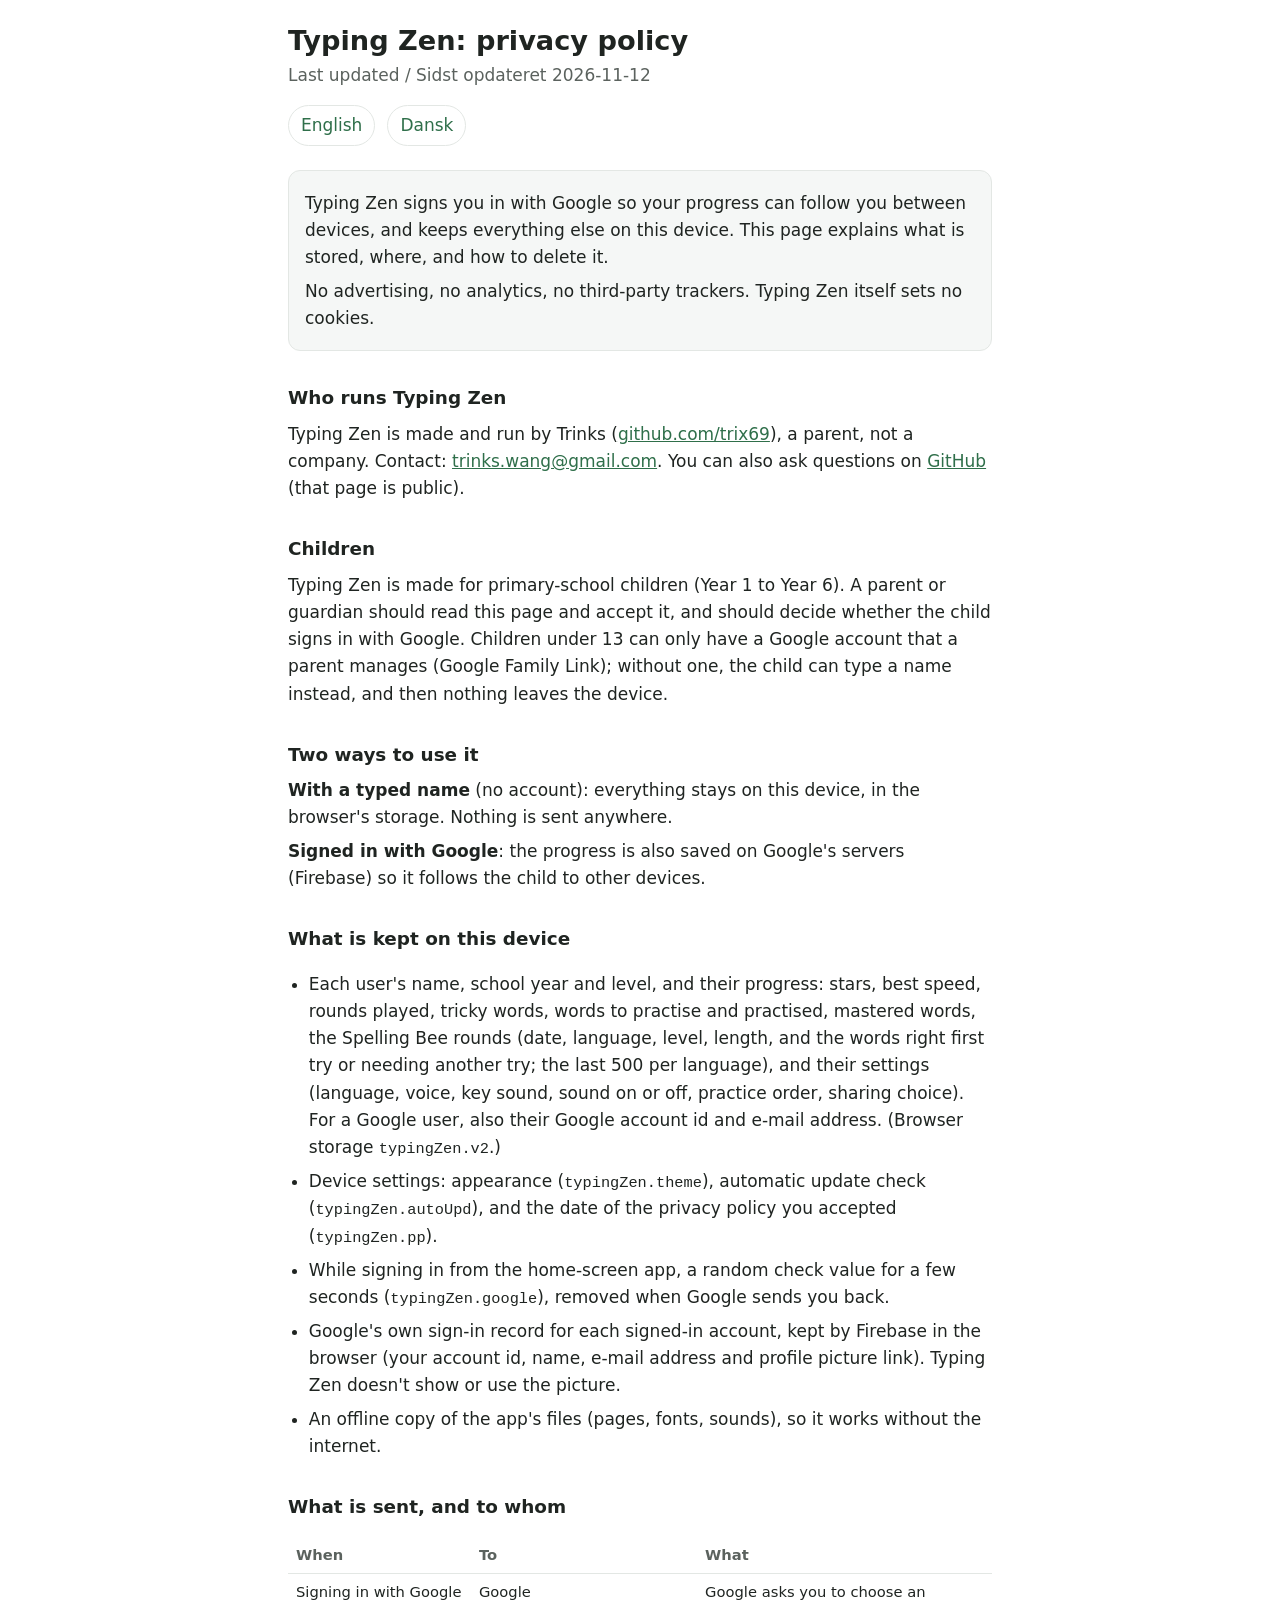
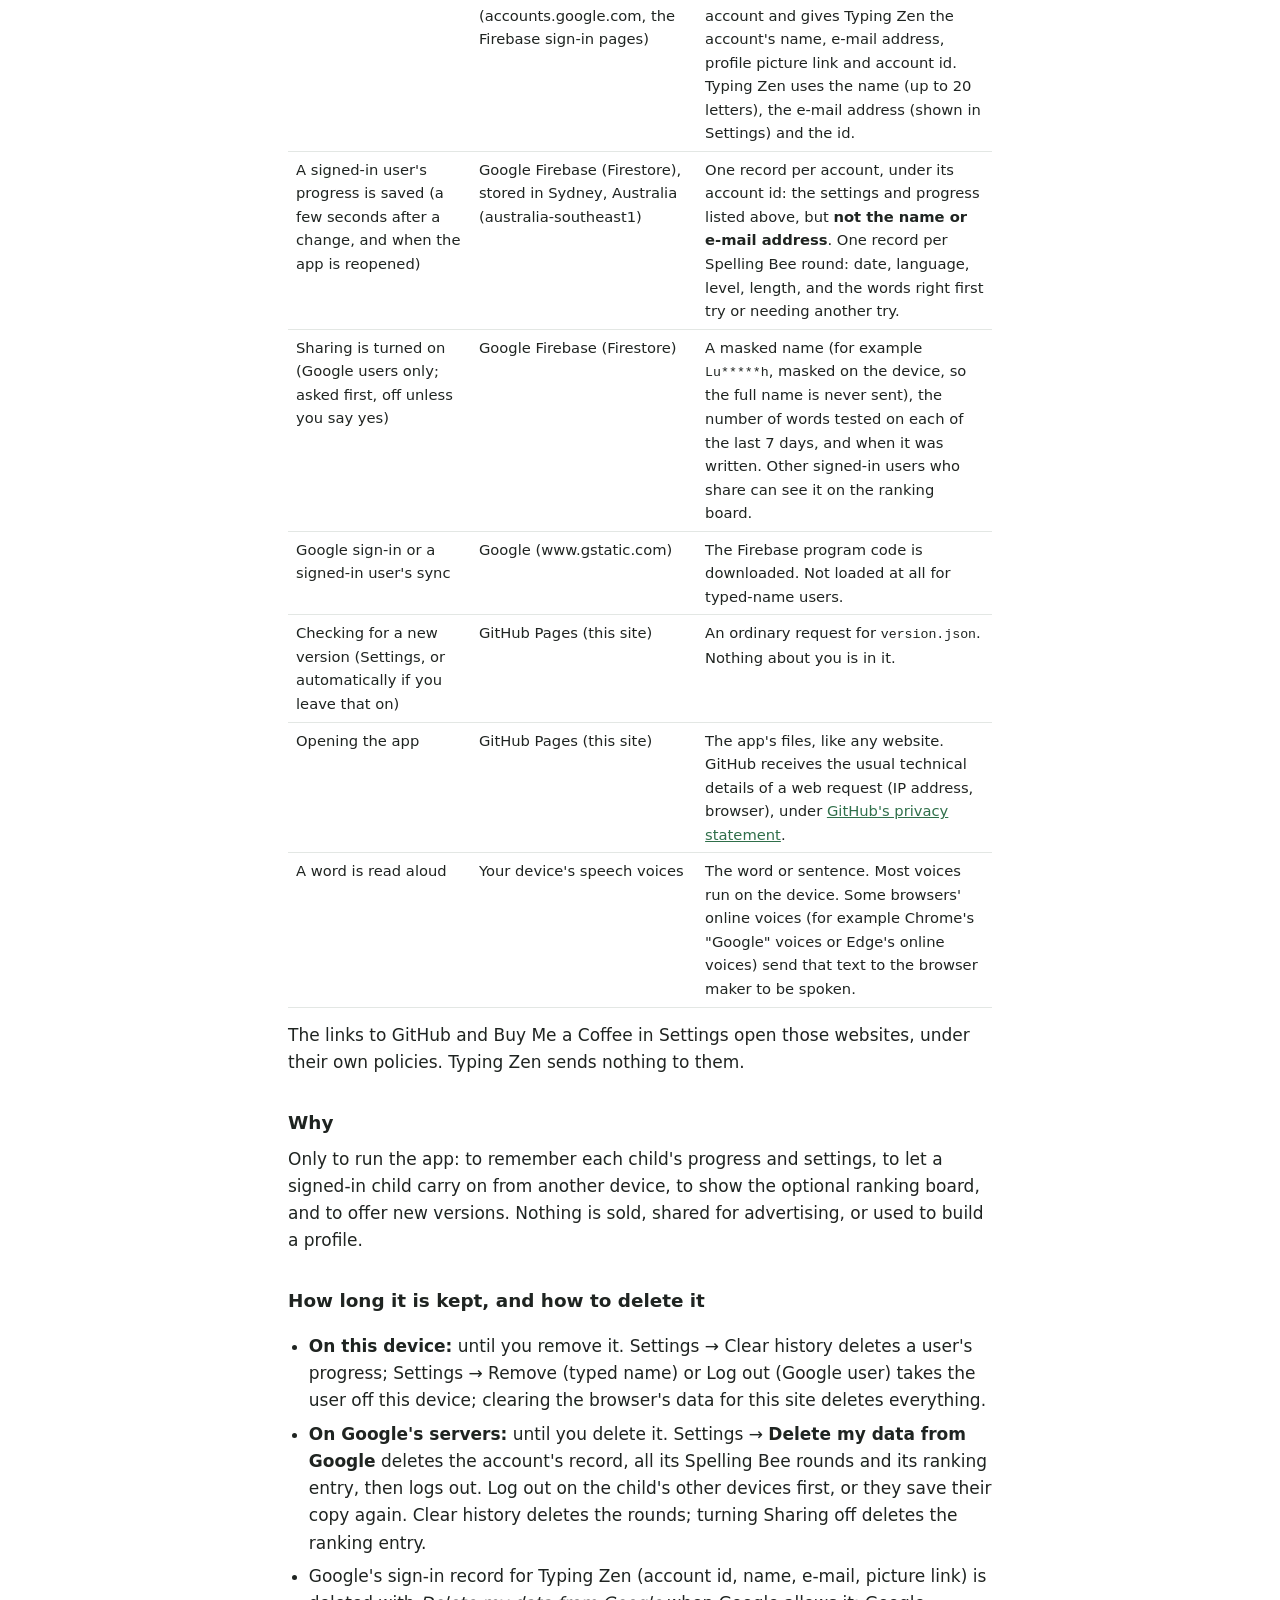
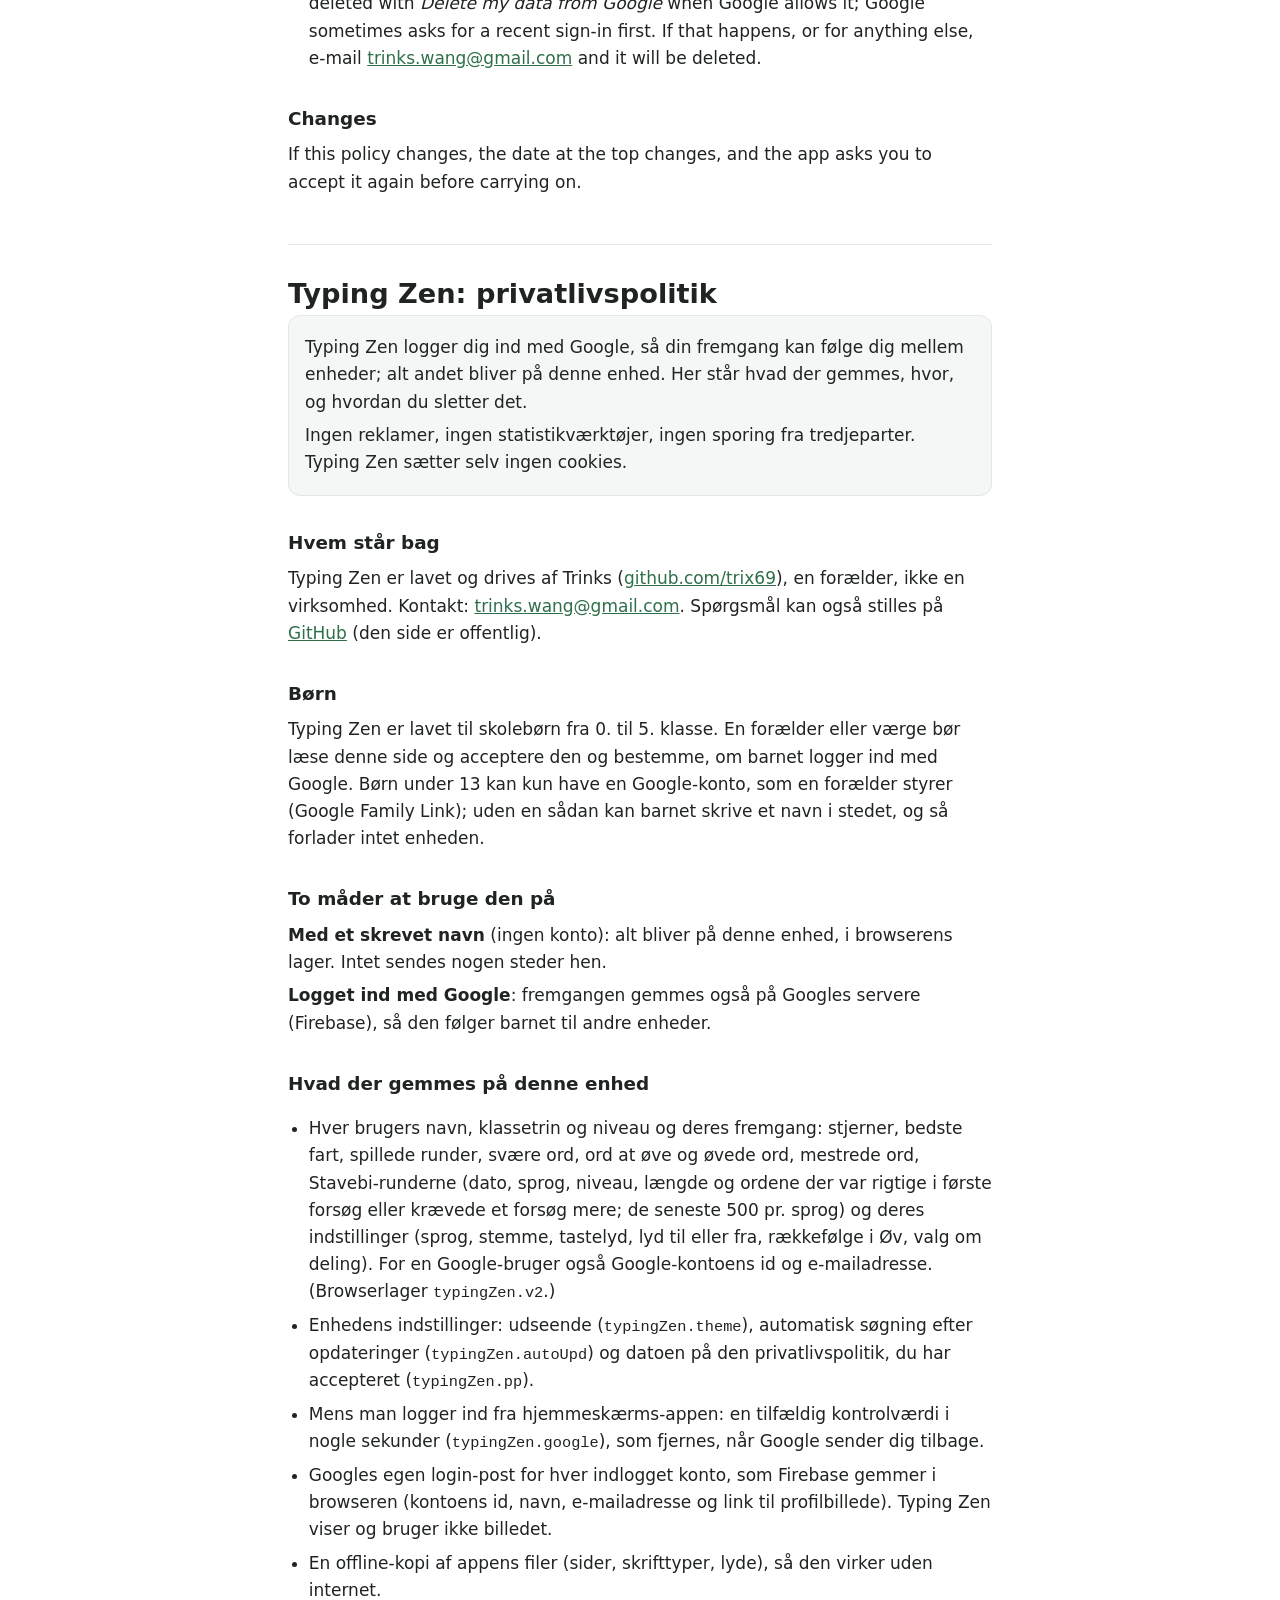
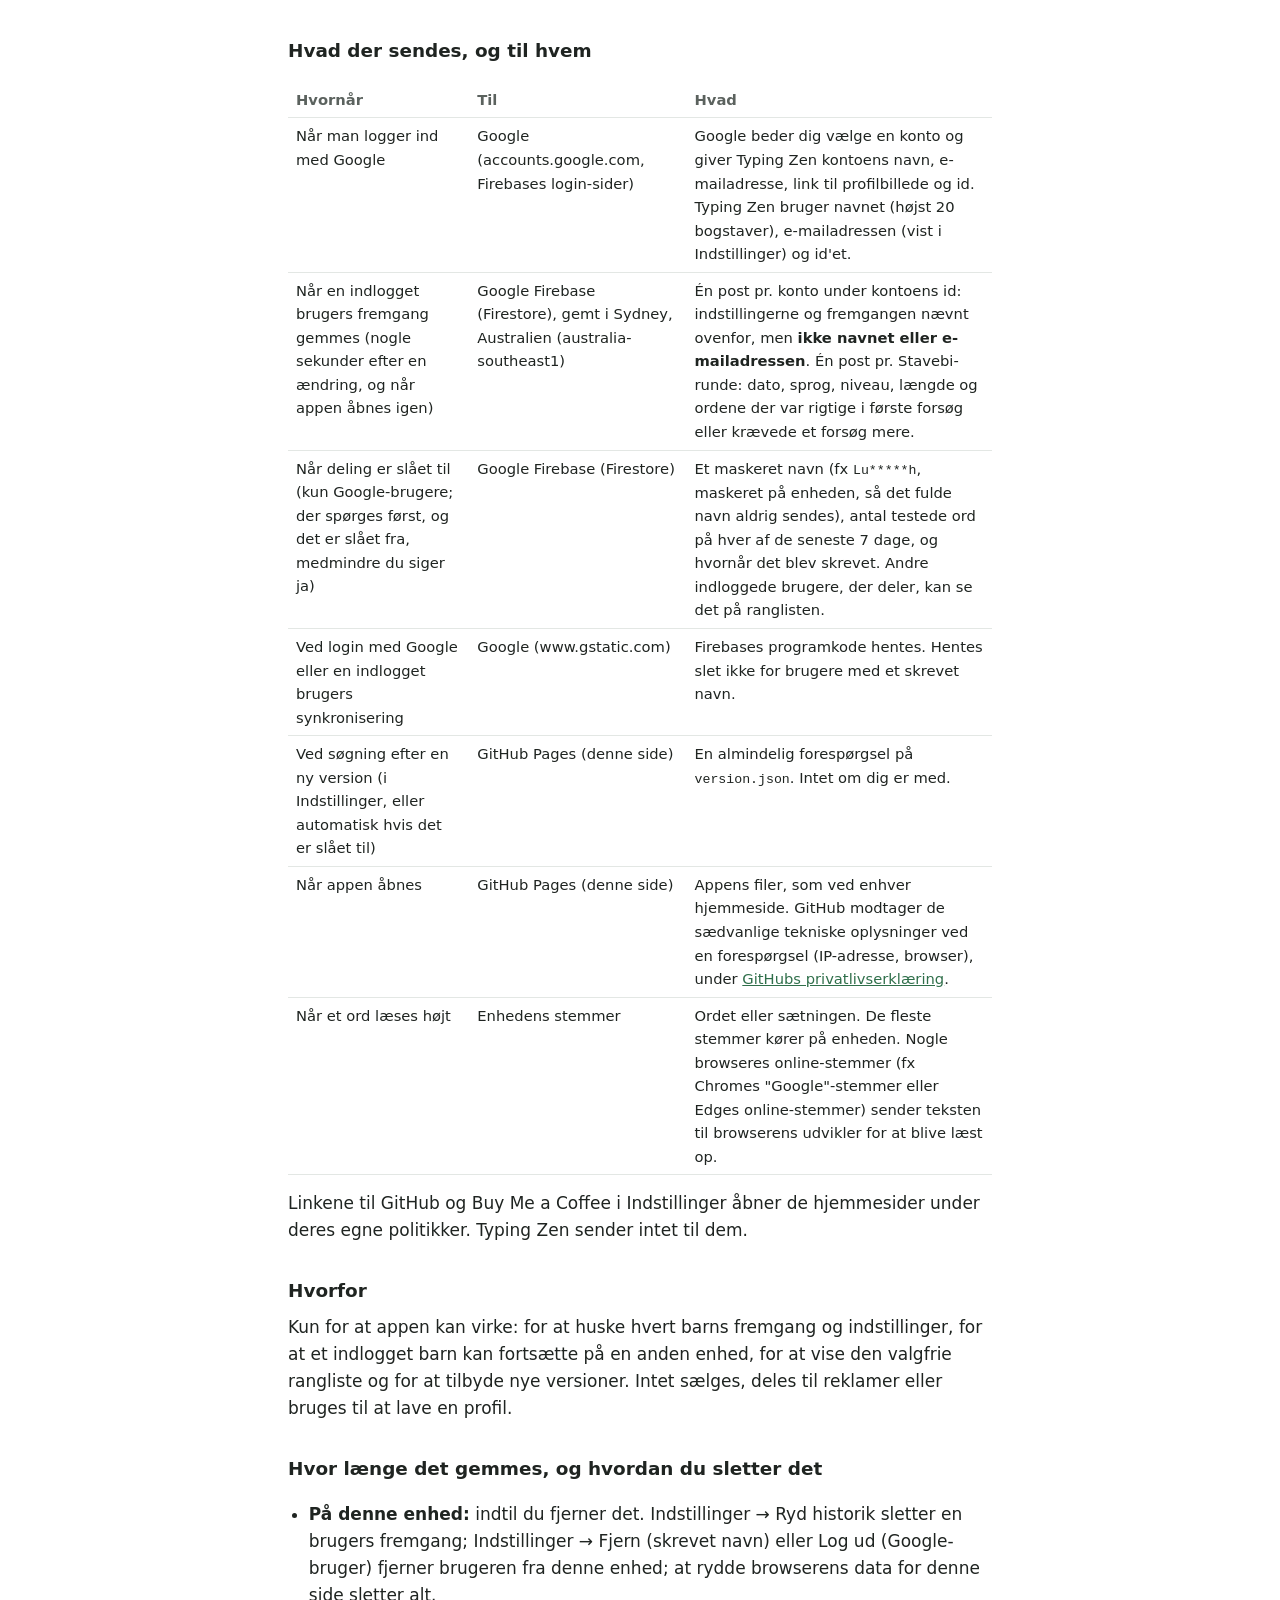
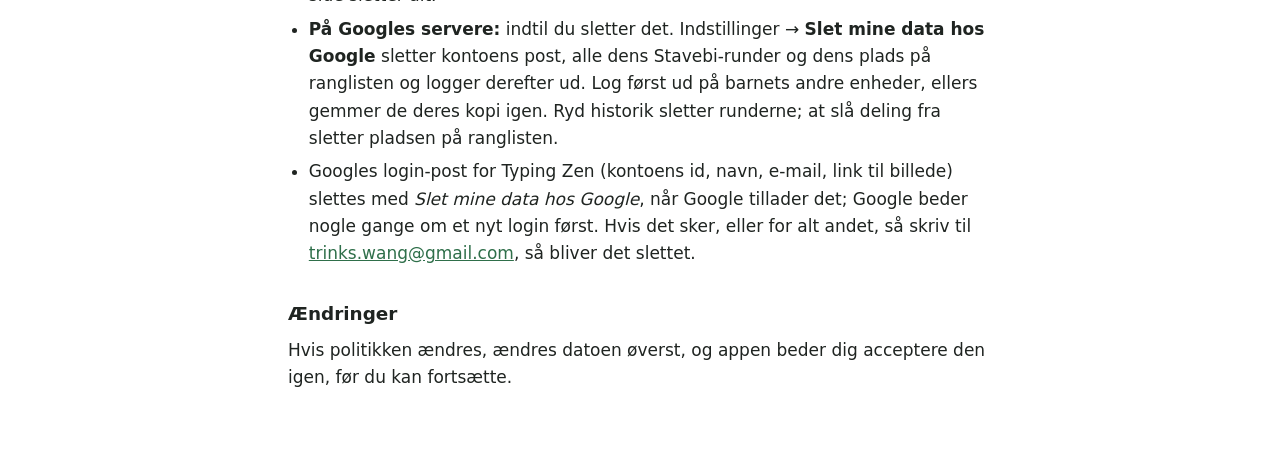
==== docs/privacy.html @ 73e7447a "Test build 1.21-test from typing-zen 2109dfd" ====
<!doctype html>
<html lang="en-GB">
<head>
<meta charset="utf-8">
<meta name="viewport" content="width=device-width, initial-scale=1">
<meta name="pp-version" content="2026-11-12">
<meta name="robots" content="index">
<title>Typing Zen: privacy policy</title>
<link rel="icon" type="image/png" href="../icons/icon-192.png">
<style>
  /* Written from the app's own code (the inventory in HERMES-REVIEW.md R88). tools/version.py stamps the date. */
  :root { --bg: #ffffff; --fg: #1f2421; --muted: #5b625e; --line: #e3e7e4; --accent: #2f6f4a; --card: #f5f7f6; }
  @media (prefers-color-scheme: dark) { :root { --bg: #111613; --fg: #e9ece9; --muted: #a3aba6; --line: #2a322d; --accent: #7cc59a; --card: #182019; } }
  * { box-sizing: border-box; }
  html { -webkit-text-size-adjust: 100%; }
  body { margin: 0; background: var(--bg); color: var(--fg); font: 17px/1.6 system-ui, -apple-system, "Segoe UI", Roboto, sans-serif; }
  main { max-width: 46rem; margin: 0 auto; padding: 24px 16px 64px; }
  h1 { font-size: 1.7rem; line-height: 1.25; margin: 0 0 .25rem; }
  h2 { font-size: 1.15rem; margin: 2rem 0 .5rem; }
  p, li { margin: .4rem 0; }
  ul { padding-left: 1.3rem; }
  a { color: var(--accent); }
  .updated { color: var(--muted); margin: 0 0 1rem; }
  .langs { display: flex; gap: 12px; margin: 0 0 1.5rem; }
  .langs a { padding: 6px 12px; border: 1px solid var(--line); border-radius: 999px; text-decoration: none; }
  .summary { background: var(--card); border: 1px solid var(--line); border-radius: 12px; padding: 12px 16px; }
  table { width: 100%; border-collapse: collapse; font-size: .92rem; margin: .5rem 0; }
  th, td { text-align: left; vertical-align: top; padding: 6px 8px; border-bottom: 1px solid var(--line); }
  th { color: var(--muted); font-weight: 600; }
  .scroll { overflow-x: auto; }
  hr { border: 0; border-top: 1px solid var(--line); margin: 3rem 0 2rem; }
  code { font-size: .9em; }
</style>
</head>
<body>
<main>
<h1>Typing Zen: privacy policy</h1>
<p class="updated">Last updated / Sidst opdateret <time datetime="2026-11-12">2026-11-12</time></p>
<nav class="langs" aria-label="Language"><a href="#en">English</a><a href="#da" lang="da">Dansk</a></nav>

<section id="en">
<div class="summary">
<p>Typing Zen signs you in with Google so your progress can follow you between devices, and keeps everything else on this device. This page explains what is stored, where, and how to delete it.</p>
<p>No advertising, no analytics, no third-party trackers. Typing Zen itself sets no cookies.</p>
</div>

<h2>Who runs Typing Zen</h2>
<p>Typing Zen is made and run by Trinks (<a href="https://github.com/trix69">github.com/trix69</a>), a parent, not a company. Contact: <a href="mailto:trinks.wang@gmail.com">trinks.wang@gmail.com</a>. You can also ask questions on <a href="https://github.com/trix69/typing-zen/issues">GitHub</a> (that page is public).</p>

<h2>Children</h2>
<p>Typing Zen is made for primary-school children (Year 1 to Year 6). A parent or guardian should read this page and accept it, and should decide whether the child signs in with Google. Children under 13 can only have a Google account that a parent manages (Google Family Link); without one, the child can type a name instead, and then nothing leaves the device.</p>

<h2>Two ways to use it</h2>
<p><strong>With a typed name</strong> (no account): everything stays on this device, in the browser's storage. Nothing is sent anywhere.</p>
<p><strong>Signed in with Google</strong>: the progress is also saved on Google's servers (Firebase) so it follows the child to other devices.</p>

<h2>What is kept on this device</h2>
<ul>
<li>Each user's name, school year and level, and their progress: stars, best speed, rounds played, tricky words, words to practise and practised, mastered words, the Spelling Bee rounds (date, language, level, length, and the words right first try or needing another try; the last 500 per language), and their settings (language, voice, key sound, sound on or off, practice order, sharing choice). For a Google user, also their Google account id and e-mail address. (Browser storage <code>typingZen.v2</code>.)</li>
<li>Device settings: appearance (<code>typingZen.theme</code>), automatic update check (<code>typingZen.autoUpd</code>), and the date of the privacy policy you accepted (<code>typingZen.pp</code>).</li>
<li>While signing in from the home-screen app, a random check value for a few seconds (<code>typingZen.google</code>), removed when Google sends you back.</li>
<li>Google's own sign-in record for each signed-in account, kept by Firebase in the browser (your account id, name, e-mail address and profile picture link). Typing Zen doesn't show or use the picture.</li>
<li>An offline copy of the app's files (pages, fonts, sounds), so it works without the internet.</li>
</ul>

<h2>What is sent, and to whom</h2>
<div class="scroll"><table>
<tr><th>When</th><th>To</th><th>What</th></tr>
<tr><td>Signing in with Google</td><td>Google (accounts.google.com, the Firebase sign-in pages)</td><td>Google asks you to choose an account and gives Typing Zen the account's name, e-mail address, profile picture link and account id. Typing Zen uses the name (up to 20 letters), the e-mail address (shown in Settings) and the id.</td></tr>
<tr><td>A signed-in user's progress is saved (a few seconds after a change, and when the app is reopened)</td><td>Google Firebase (Firestore), stored in Sydney, Australia (australia-southeast1)</td><td>One record per account, under its account id: the settings and progress listed above, but <strong>not the name or e-mail address</strong>. One record per Spelling Bee round: date, language, level, length, and the words right first try or needing another try.</td></tr>
<tr><td>Sharing is turned on (Google users only; asked first, off unless you say yes)</td><td>Google Firebase (Firestore)</td><td>A masked name (for example <code>Lu*****h</code>, masked on the device, so the full name is never sent), the number of words tested on each of the last 7 days, and when it was written. Other signed-in users who share can see it on the ranking board.</td></tr>
<tr><td>Google sign-in or a signed-in user's sync</td><td>Google (www.gstatic.com)</td><td>The Firebase program code is downloaded. Not loaded at all for typed-name users.</td></tr>
<tr><td>Checking for a new version (Settings, or automatically if you leave that on)</td><td>GitHub Pages (this site)</td><td>An ordinary request for <code>version.json</code>. Nothing about you is in it.</td></tr>
<tr><td>Opening the app</td><td>GitHub Pages (this site)</td><td>The app's files, like any website. GitHub receives the usual technical details of a web request (IP address, browser), under <a href="https://docs.github.com/site-policy/privacy-policies/github-general-privacy-statement">GitHub's privacy statement</a>.</td></tr>
<tr><td>A word is read aloud</td><td>Your device's speech voices</td><td>The word or sentence. Most voices run on the device. Some browsers' online voices (for example Chrome's "Google" voices or Edge's online voices) send that text to the browser maker to be spoken.</td></tr>
</table></div>
<p>The links to GitHub and Buy Me a Coffee in Settings open those websites, under their own policies. Typing Zen sends nothing to them.</p>

<h2>Why</h2>
<p>Only to run the app: to remember each child's progress and settings, to let a signed-in child carry on from another device, to show the optional ranking board, and to offer new versions. Nothing is sold, shared for advertising, or used to build a profile.</p>

<h2>How long it is kept, and how to delete it</h2>
<ul>
<li><strong>On this device:</strong> until you remove it. Settings → Clear history deletes a user's progress; Settings → Remove (typed name) or Log out (Google user) takes the user off this device; clearing the browser's data for this site deletes everything.</li>
<li><strong>On Google's servers:</strong> until you delete it. Settings → <strong>Delete my data from Google</strong> deletes the account's record, all its Spelling Bee rounds and its ranking entry, then logs out. Log out on the child's other devices first, or they save their copy again. Clear history deletes the rounds; turning Sharing off deletes the ranking entry.</li>
<li>Google's sign-in record for Typing Zen (account id, name, e-mail, picture link) is deleted with <em>Delete my data from Google</em> when Google allows it; Google sometimes asks for a recent sign-in first. If that happens, or for anything else, e-mail <a href="mailto:trinks.wang@gmail.com">trinks.wang@gmail.com</a> and it will be deleted.</li>
</ul>

<h2>Changes</h2>
<p>If this policy changes, the date at the top changes, and the app asks you to accept it again before carrying on.</p>
</section>

<hr>

<section id="da" lang="da">
<h1>Typing Zen: privatlivspolitik</h1>
<div class="summary">
<p>Typing Zen logger dig ind med Google, så din fremgang kan følge dig mellem enheder; alt andet bliver på denne enhed. Her står hvad der gemmes, hvor, og hvordan du sletter det.</p>
<p>Ingen reklamer, ingen statistikværktøjer, ingen sporing fra tredjeparter. Typing Zen sætter selv ingen cookies.</p>
</div>

<h2>Hvem står bag</h2>
<p>Typing Zen er lavet og drives af Trinks (<a href="https://github.com/trix69">github.com/trix69</a>), en forælder, ikke en virksomhed. Kontakt: <a href="mailto:trinks.wang@gmail.com">trinks.wang@gmail.com</a>. Spørgsmål kan også stilles på <a href="https://github.com/trix69/typing-zen/issues">GitHub</a> (den side er offentlig).</p>

<h2>Børn</h2>
<p>Typing Zen er lavet til skolebørn fra 0. til 5. klasse. En forælder eller værge bør læse denne side og acceptere den og bestemme, om barnet logger ind med Google. Børn under 13 kan kun have en Google-konto, som en forælder styrer (Google Family Link); uden en sådan kan barnet skrive et navn i stedet, og så forlader intet enheden.</p>

<h2>To måder at bruge den på</h2>
<p><strong>Med et skrevet navn</strong> (ingen konto): alt bliver på denne enhed, i browserens lager. Intet sendes nogen steder hen.</p>
<p><strong>Logget ind med Google</strong>: fremgangen gemmes også på Googles servere (Firebase), så den følger barnet til andre enheder.</p>

<h2>Hvad der gemmes på denne enhed</h2>
<ul>
<li>Hver brugers navn, klassetrin og niveau og deres fremgang: stjerner, bedste fart, spillede runder, svære ord, ord at øve og øvede ord, mestrede ord, Stavebi-runderne (dato, sprog, niveau, længde og ordene der var rigtige i første forsøg eller krævede et forsøg mere; de seneste 500 pr. sprog) og deres indstillinger (sprog, stemme, tastelyd, lyd til eller fra, rækkefølge i Øv, valg om deling). For en Google-bruger også Google-kontoens id og e-mailadresse. (Browserlager <code>typingZen.v2</code>.)</li>
<li>Enhedens indstillinger: udseende (<code>typingZen.theme</code>), automatisk søgning efter opdateringer (<code>typingZen.autoUpd</code>) og datoen på den privatlivspolitik, du har accepteret (<code>typingZen.pp</code>).</li>
<li>Mens man logger ind fra hjemmeskærms-appen: en tilfældig kontrolværdi i nogle sekunder (<code>typingZen.google</code>), som fjernes, når Google sender dig tilbage.</li>
<li>Googles egen login-post for hver indlogget konto, som Firebase gemmer i browseren (kontoens id, navn, e-mailadresse og link til profilbillede). Typing Zen viser og bruger ikke billedet.</li>
<li>En offline-kopi af appens filer (sider, skrifttyper, lyde), så den virker uden internet.</li>
</ul>

<h2>Hvad der sendes, og til hvem</h2>
<div class="scroll"><table>
<tr><th>Hvornår</th><th>Til</th><th>Hvad</th></tr>
<tr><td>Når man logger ind med Google</td><td>Google (accounts.google.com, Firebases login-sider)</td><td>Google beder dig vælge en konto og giver Typing Zen kontoens navn, e-mailadresse, link til profilbillede og id. Typing Zen bruger navnet (højst 20 bogstaver), e-mailadressen (vist i Indstillinger) og id'et.</td></tr>
<tr><td>Når en indlogget brugers fremgang gemmes (nogle sekunder efter en ændring, og når appen åbnes igen)</td><td>Google Firebase (Firestore), gemt i Sydney, Australien (australia-southeast1)</td><td>Én post pr. konto under kontoens id: indstillingerne og fremgangen nævnt ovenfor, men <strong>ikke navnet eller e-mailadressen</strong>. Én post pr. Stavebi-runde: dato, sprog, niveau, længde og ordene der var rigtige i første forsøg eller krævede et forsøg mere.</td></tr>
<tr><td>Når deling er slået til (kun Google-brugere; der spørges først, og det er slået fra, medmindre du siger ja)</td><td>Google Firebase (Firestore)</td><td>Et maskeret navn (fx <code>Lu*****h</code>, maskeret på enheden, så det fulde navn aldrig sendes), antal testede ord på hver af de seneste 7 dage, og hvornår det blev skrevet. Andre indloggede brugere, der deler, kan se det på ranglisten.</td></tr>
<tr><td>Ved login med Google eller en indlogget brugers synkronisering</td><td>Google (www.gstatic.com)</td><td>Firebases programkode hentes. Hentes slet ikke for brugere med et skrevet navn.</td></tr>
<tr><td>Ved søgning efter en ny version (i Indstillinger, eller automatisk hvis det er slået til)</td><td>GitHub Pages (denne side)</td><td>En almindelig forespørgsel på <code>version.json</code>. Intet om dig er med.</td></tr>
<tr><td>Når appen åbnes</td><td>GitHub Pages (denne side)</td><td>Appens filer, som ved enhver hjemmeside. GitHub modtager de sædvanlige tekniske oplysninger ved en forespørgsel (IP-adresse, browser), under <a href="https://docs.github.com/site-policy/privacy-policies/github-general-privacy-statement">GitHubs privatlivserklæring</a>.</td></tr>
<tr><td>Når et ord læses højt</td><td>Enhedens stemmer</td><td>Ordet eller sætningen. De fleste stemmer kører på enheden. Nogle browseres online-stemmer (fx Chromes "Google"-stemmer eller Edges online-stemmer) sender teksten til browserens udvikler for at blive læst op.</td></tr>
</table></div>
<p>Linkene til GitHub og Buy Me a Coffee i Indstillinger åbner de hjemmesider under deres egne politikker. Typing Zen sender intet til dem.</p>

<h2>Hvorfor</h2>
<p>Kun for at appen kan virke: for at huske hvert barns fremgang og indstillinger, for at et indlogget barn kan fortsætte på en anden enhed, for at vise den valgfrie rangliste og for at tilbyde nye versioner. Intet sælges, deles til reklamer eller bruges til at lave en profil.</p>

<h2>Hvor længe det gemmes, og hvordan du sletter det</h2>
<ul>
<li><strong>På denne enhed:</strong> indtil du fjerner det. Indstillinger → Ryd historik sletter en brugers fremgang; Indstillinger → Fjern (skrevet navn) eller Log ud (Google-bruger) fjerner brugeren fra denne enhed; at rydde browserens data for denne side sletter alt.</li>
<li><strong>På Googles servere:</strong> indtil du sletter det. Indstillinger → <strong>Slet mine data hos Google</strong> sletter kontoens post, alle dens Stavebi-runder og dens plads på ranglisten og logger derefter ud. Log først ud på barnets andre enheder, ellers gemmer de deres kopi igen. Ryd historik sletter runderne; at slå deling fra sletter pladsen på ranglisten.</li>
<li>Googles login-post for Typing Zen (kontoens id, navn, e-mail, link til billede) slettes med <em>Slet mine data hos Google</em>, når Google tillader det; Google beder nogle gange om et nyt login først. Hvis det sker, eller for alt andet, så skriv til <a href="mailto:trinks.wang@gmail.com">trinks.wang@gmail.com</a>, så bliver det slettet.</li>
</ul>

<h2>Ændringer</h2>
<p>Hvis politikken ændres, ændres datoen øverst, og appen beder dig acceptere den igen, før du kan fortsætte.</p>
</section>
</main>
</body>
</html>
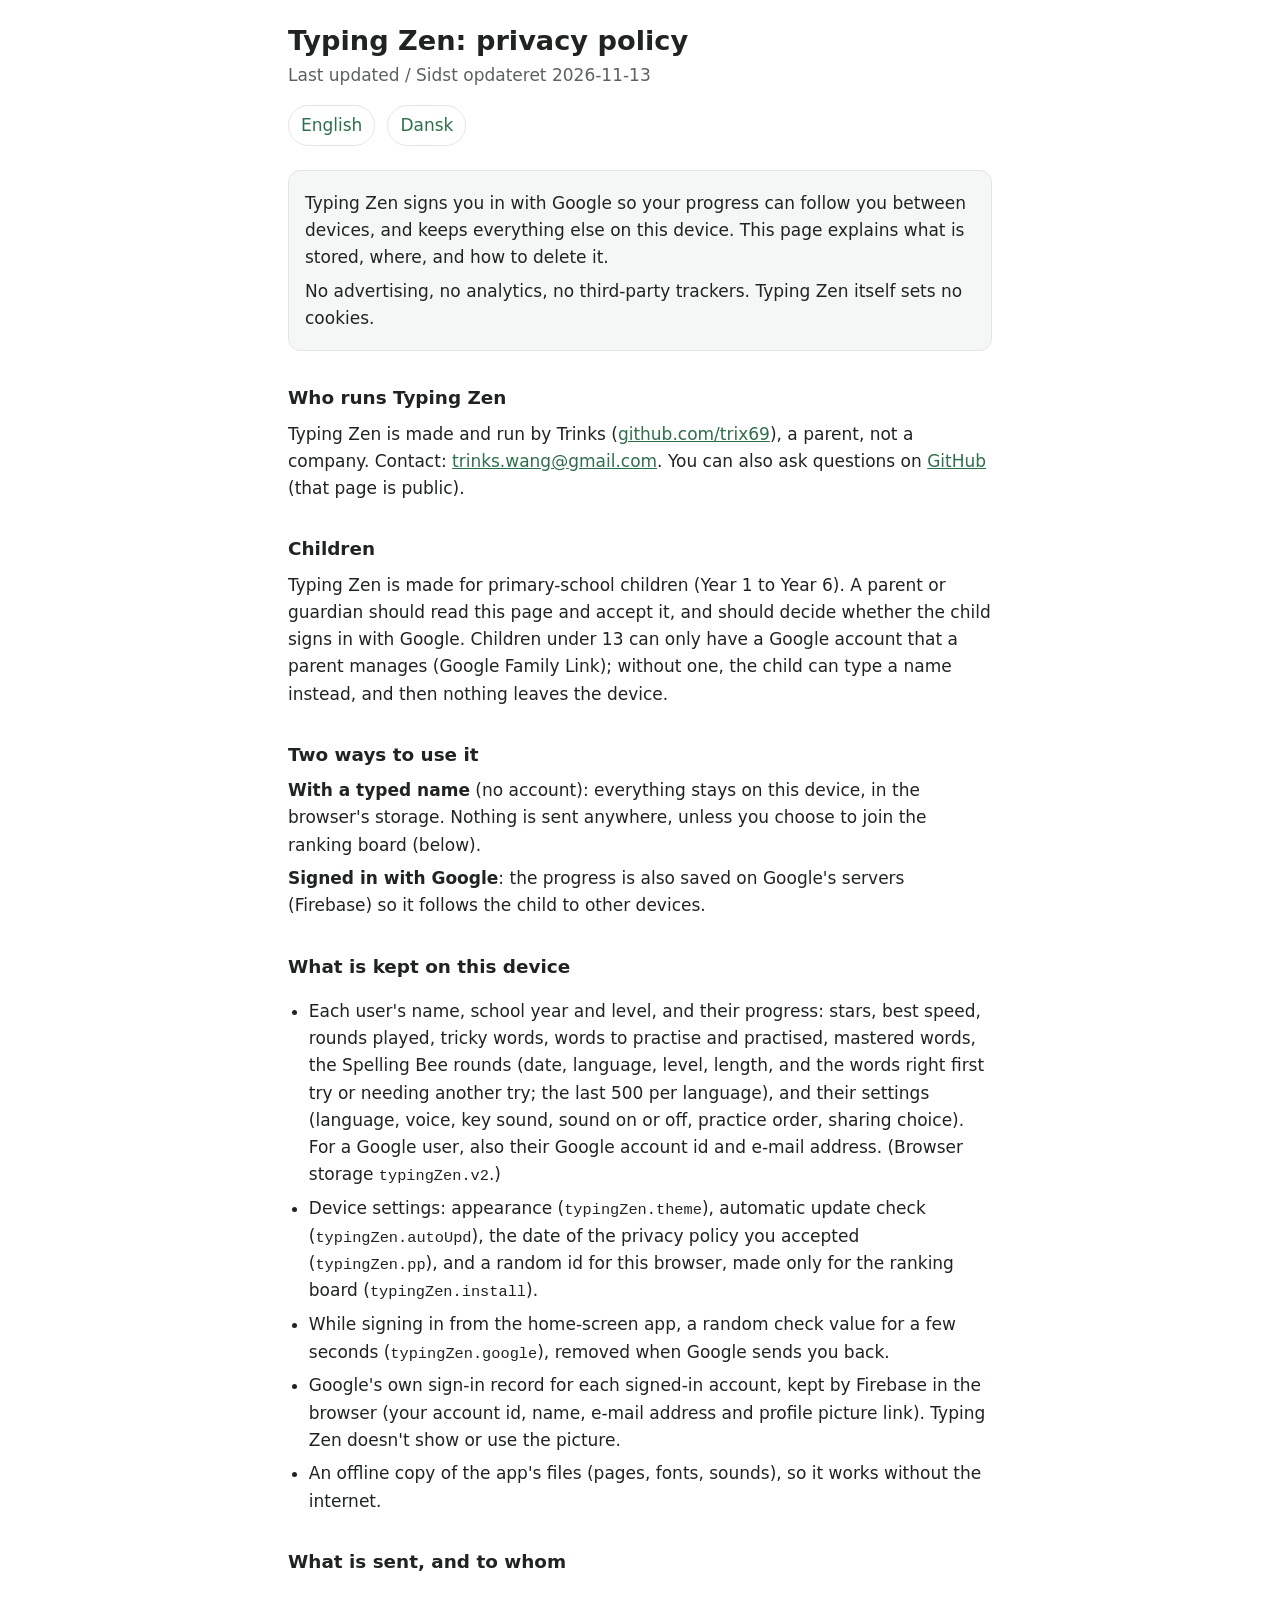
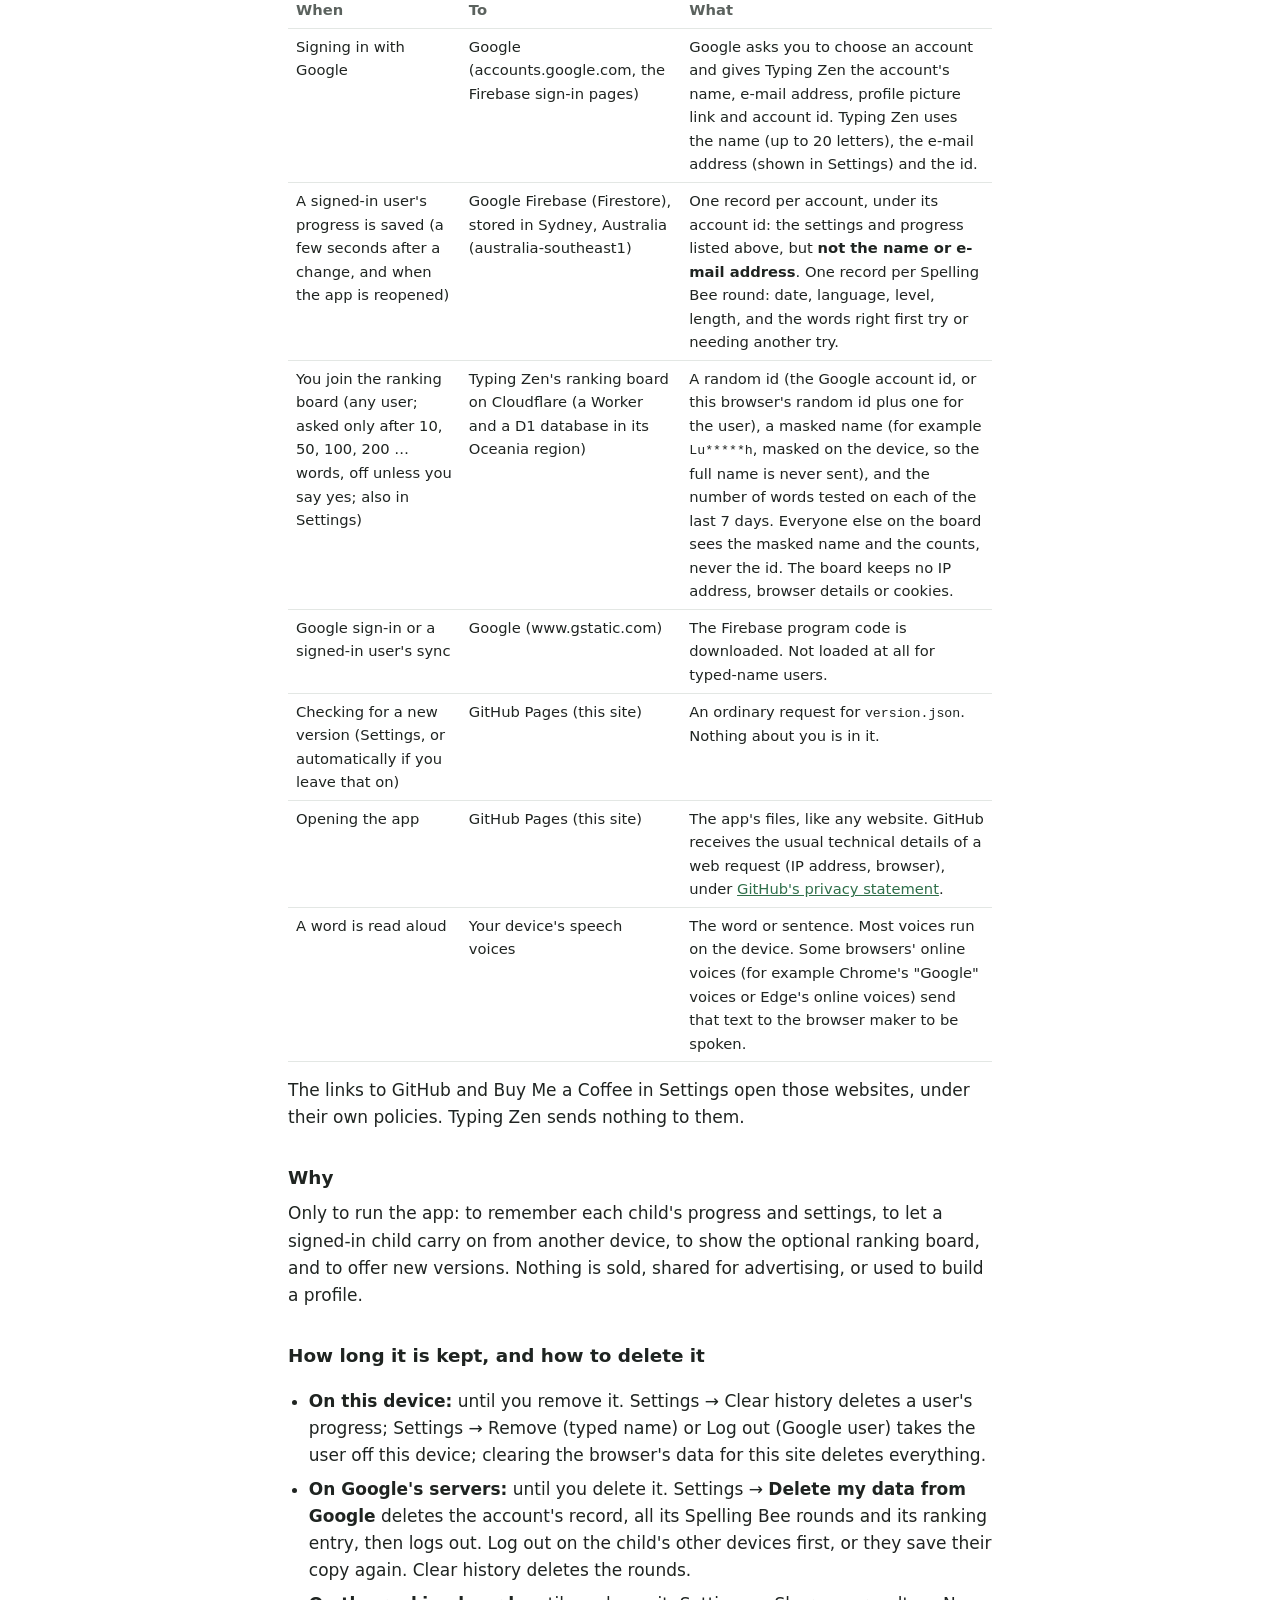
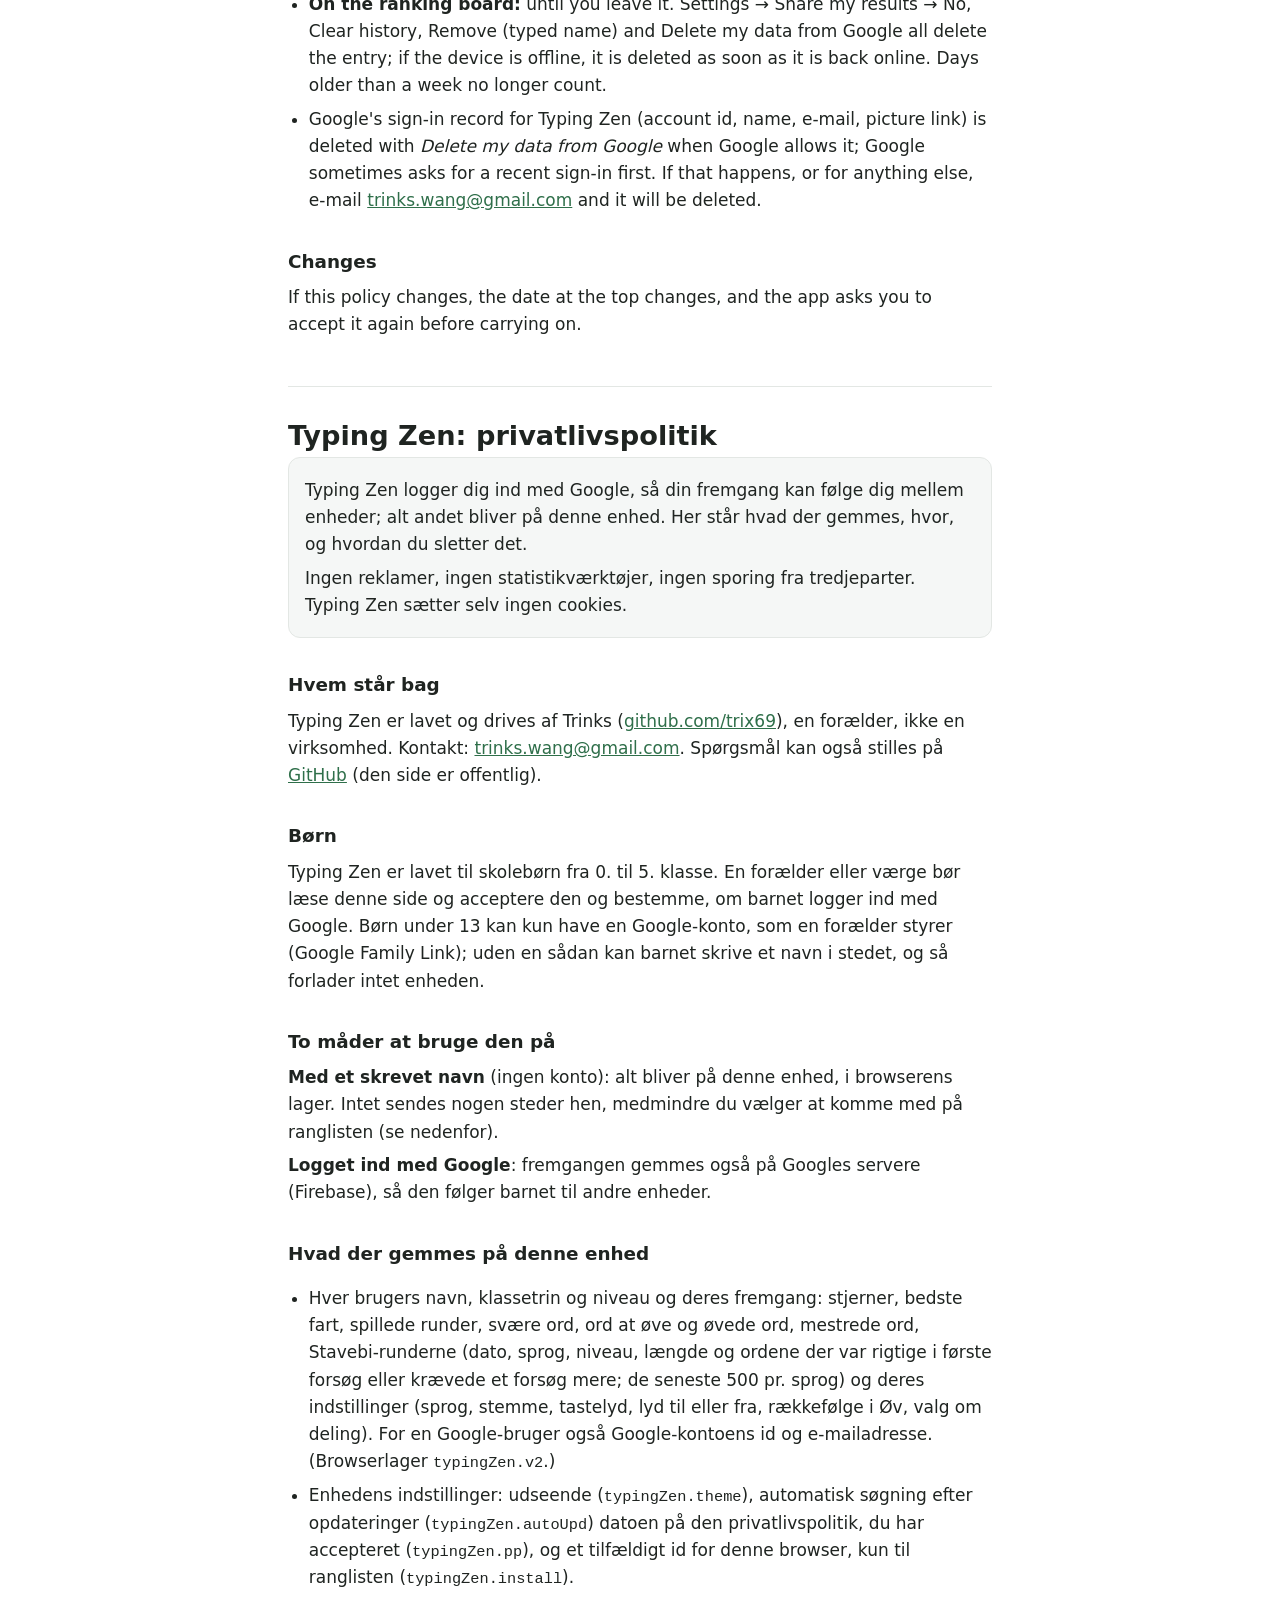
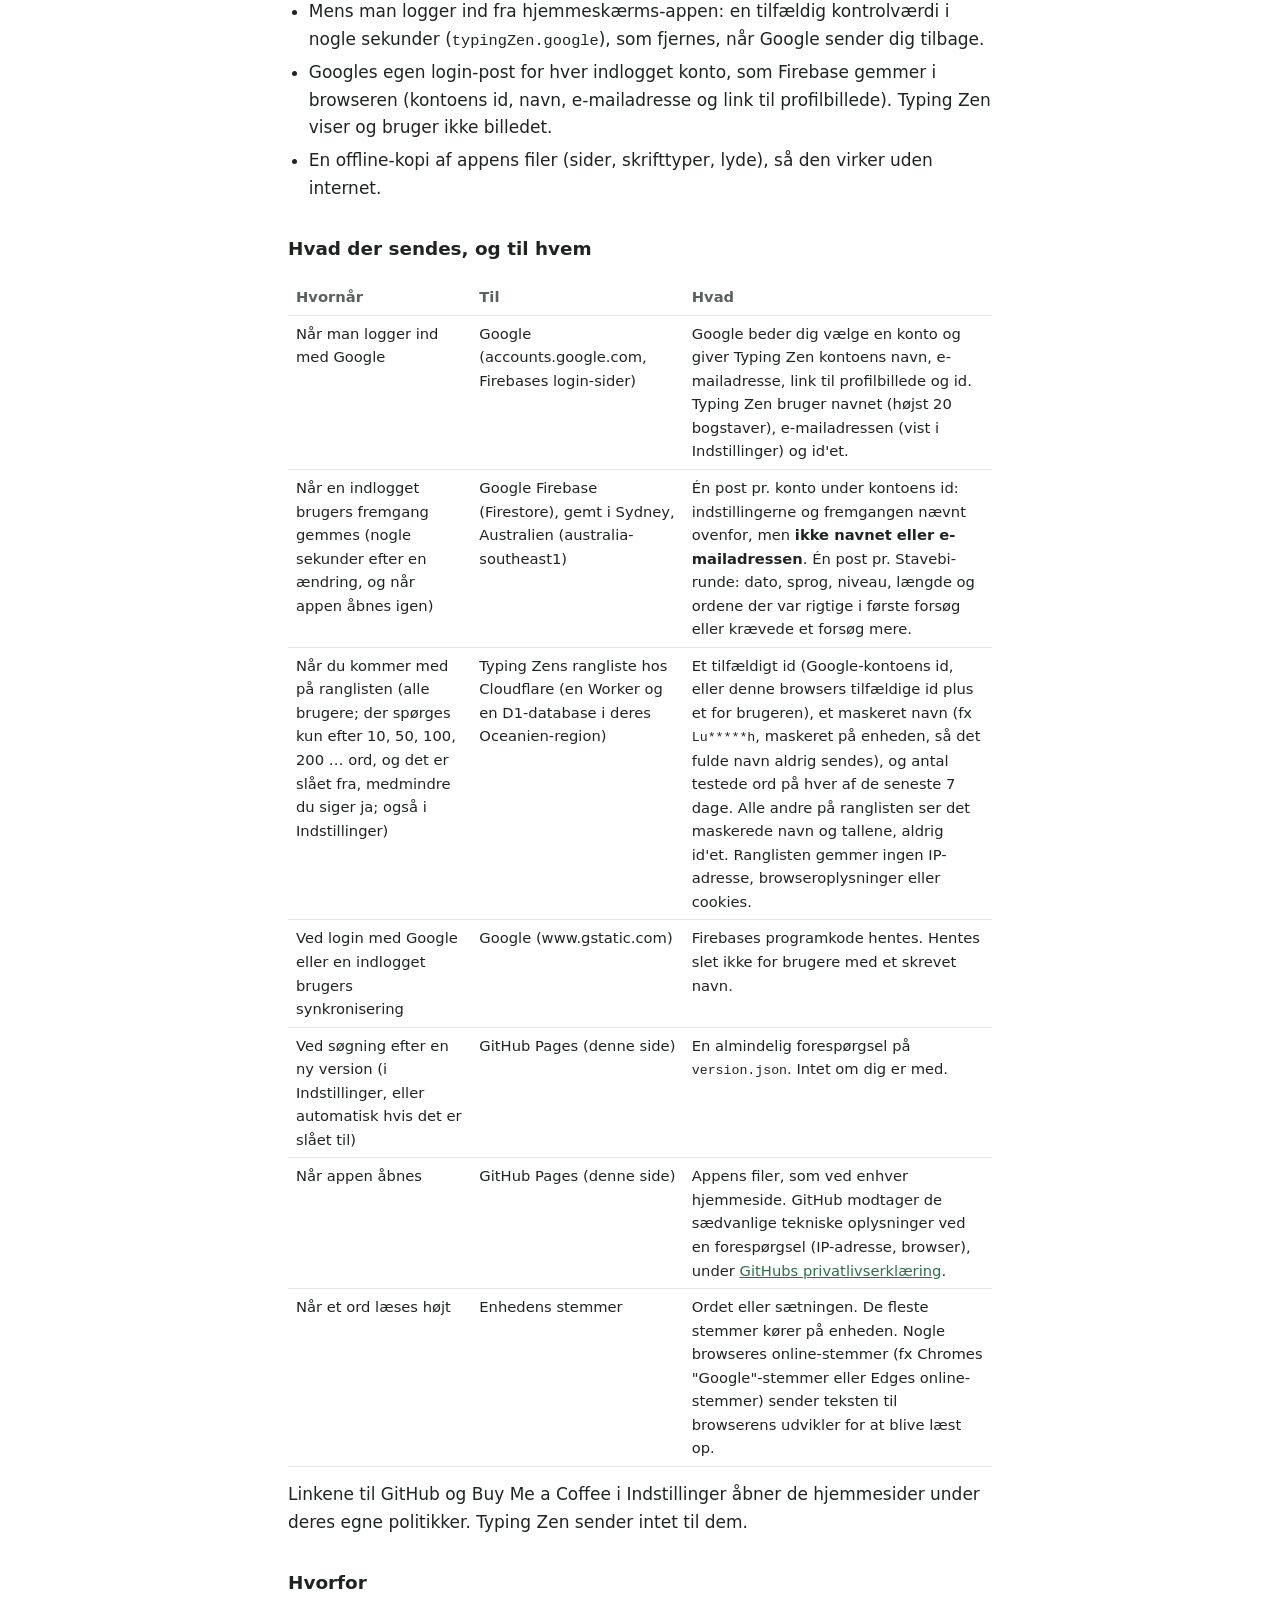
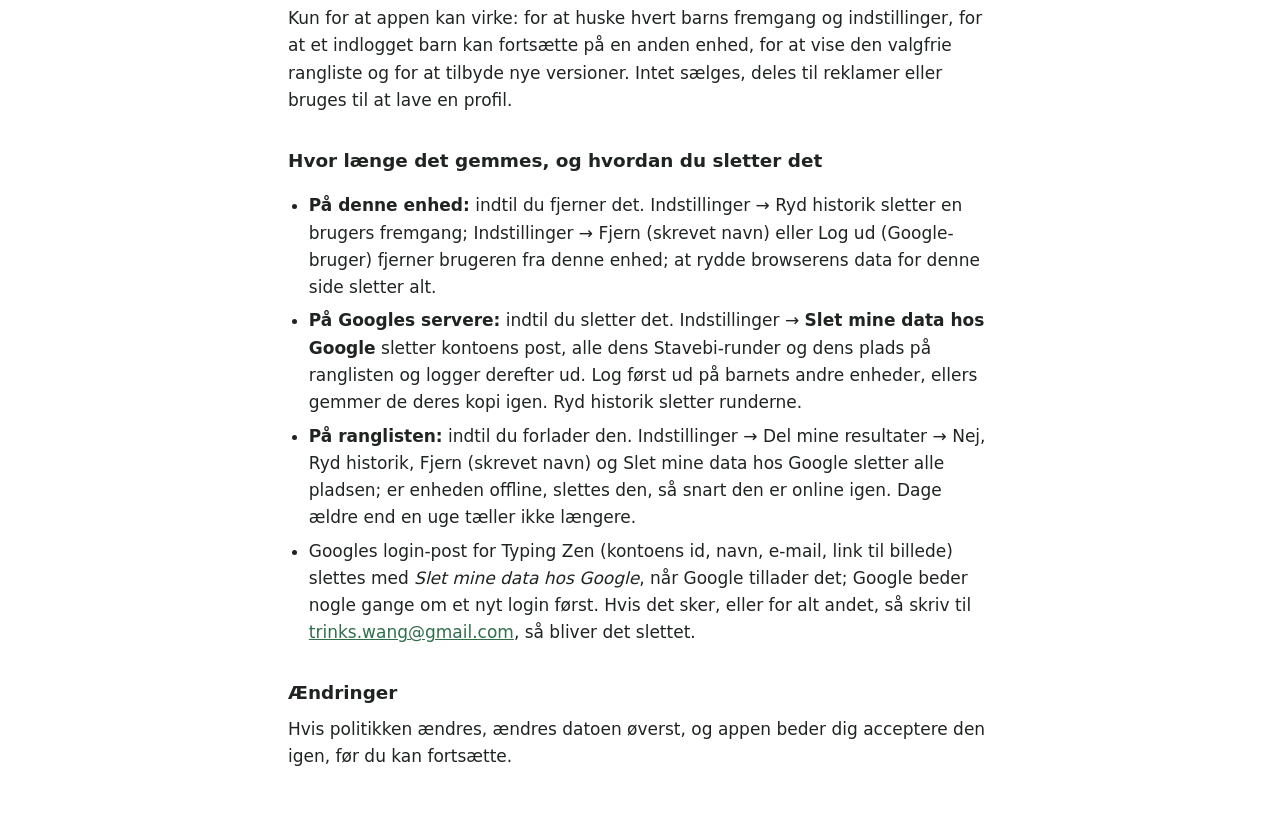
==== commit 39d2db66: "Test build 1.22-test from typing-zen ccb3247" ====
--- a/docs/privacy.html
+++ b/docs/privacy.html
@@ -3,7 +3,7 @@
 <head>
 <meta charset="utf-8">
 <meta name="viewport" content="width=device-width, initial-scale=1">
-<meta name="pp-version" content="2026-11-12">
+<meta name="pp-version" content="2026-11-13">
 <meta name="robots" content="index">
 <title>Typing Zen: privacy policy</title>
 <link rel="icon" type="image/png" href="../icons/icon-192.png">
@@ -35,7 +35,7 @@
 <body>
 <main>
 <h1>Typing Zen: privacy policy</h1>
-<p class="updated">Last updated / Sidst opdateret <time datetime="2026-11-12">2026-11-12</time></p>
+<p class="updated">Last updated / Sidst opdateret <time datetime="2026-11-13">2026-11-13</time></p>
 <nav class="langs" aria-label="Language"><a href="#en">English</a><a href="#da" lang="da">Dansk</a></nav>
 
 <section id="en">
@@ -51,13 +51,13 @@
 <p>Typing Zen is made for primary-school children (Year 1 to Year 6). A parent or guardian should read this page and accept it, and should decide whether the child signs in with Google. Children under 13 can only have a Google account that a parent manages (Google Family Link); without one, the child can type a name instead, and then nothing leaves the device.</p>
 
 <h2>Two ways to use it</h2>
-<p><strong>With a typed name</strong> (no account): everything stays on this device, in the browser's storage. Nothing is sent anywhere.</p>
+<p><strong>With a typed name</strong> (no account): everything stays on this device, in the browser's storage. Nothing is sent anywhere, unless you choose to join the ranking board (below).</p>
 <p><strong>Signed in with Google</strong>: the progress is also saved on Google's servers (Firebase) so it follows the child to other devices.</p>
 
 <h2>What is kept on this device</h2>
 <ul>
 <li>Each user's name, school year and level, and their progress: stars, best speed, rounds played, tricky words, words to practise and practised, mastered words, the Spelling Bee rounds (date, language, level, length, and the words right first try or needing another try; the last 500 per language), and their settings (language, voice, key sound, sound on or off, practice order, sharing choice). For a Google user, also their Google account id and e-mail address. (Browser storage <code>typingZen.v2</code>.)</li>
-<li>Device settings: appearance (<code>typingZen.theme</code>), automatic update check (<code>typingZen.autoUpd</code>), and the date of the privacy policy you accepted (<code>typingZen.pp</code>).</li>
+<li>Device settings: appearance (<code>typingZen.theme</code>), automatic update check (<code>typingZen.autoUpd</code>), the date of the privacy policy you accepted (<code>typingZen.pp</code>), and a random id for this browser, made only for the ranking board (<code>typingZen.install</code>).</li>
 <li>While signing in from the home-screen app, a random check value for a few seconds (<code>typingZen.google</code>), removed when Google sends you back.</li>
 <li>Google's own sign-in record for each signed-in account, kept by Firebase in the browser (your account id, name, e-mail address and profile picture link). Typing Zen doesn't show or use the picture.</li>
 <li>An offline copy of the app's files (pages, fonts, sounds), so it works without the internet.</li>
@@ -68,7 +68,7 @@
 <tr><th>When</th><th>To</th><th>What</th></tr>
 <tr><td>Signing in with Google</td><td>Google (accounts.google.com, the Firebase sign-in pages)</td><td>Google asks you to choose an account and gives Typing Zen the account's name, e-mail address, profile picture link and account id. Typing Zen uses the name (up to 20 letters), the e-mail address (shown in Settings) and the id.</td></tr>
 <tr><td>A signed-in user's progress is saved (a few seconds after a change, and when the app is reopened)</td><td>Google Firebase (Firestore), stored in Sydney, Australia (australia-southeast1)</td><td>One record per account, under its account id: the settings and progress listed above, but <strong>not the name or e-mail address</strong>. One record per Spelling Bee round: date, language, level, length, and the words right first try or needing another try.</td></tr>
-<tr><td>Sharing is turned on (Google users only; asked first, off unless you say yes)</td><td>Google Firebase (Firestore)</td><td>A masked name (for example <code>Lu*****h</code>, masked on the device, so the full name is never sent), the number of words tested on each of the last 7 days, and when it was written. Other signed-in users who share can see it on the ranking board.</td></tr>
+<tr><td>You join the ranking board (any user; asked only after 10, 50, 100, 200 … words, off unless you say yes; also in Settings)</td><td>Typing Zen's ranking board on Cloudflare (a Worker and a D1 database in its Oceania region)</td><td>A random id (the Google account id, or this browser's random id plus one for the user), a masked name (for example <code>Lu*****h</code>, masked on the device, so the full name is never sent), and the number of words tested on each of the last 7 days. Everyone else on the board sees the masked name and the counts, never the id. The board keeps no IP address, browser details or cookies.</td></tr>
 <tr><td>Google sign-in or a signed-in user's sync</td><td>Google (www.gstatic.com)</td><td>The Firebase program code is downloaded. Not loaded at all for typed-name users.</td></tr>
 <tr><td>Checking for a new version (Settings, or automatically if you leave that on)</td><td>GitHub Pages (this site)</td><td>An ordinary request for <code>version.json</code>. Nothing about you is in it.</td></tr>
 <tr><td>Opening the app</td><td>GitHub Pages (this site)</td><td>The app's files, like any website. GitHub receives the usual technical details of a web request (IP address, browser), under <a href="https://docs.github.com/site-policy/privacy-policies/github-general-privacy-statement">GitHub's privacy statement</a>.</td></tr>
@@ -82,7 +82,8 @@
 <h2>How long it is kept, and how to delete it</h2>
 <ul>
 <li><strong>On this device:</strong> until you remove it. Settings → Clear history deletes a user's progress; Settings → Remove (typed name) or Log out (Google user) takes the user off this device; clearing the browser's data for this site deletes everything.</li>
-<li><strong>On Google's servers:</strong> until you delete it. Settings → <strong>Delete my data from Google</strong> deletes the account's record, all its Spelling Bee rounds and its ranking entry, then logs out. Log out on the child's other devices first, or they save their copy again. Clear history deletes the rounds; turning Sharing off deletes the ranking entry.</li>
+<li><strong>On Google's servers:</strong> until you delete it. Settings → <strong>Delete my data from Google</strong> deletes the account's record, all its Spelling Bee rounds and its ranking entry, then logs out. Log out on the child's other devices first, or they save their copy again. Clear history deletes the rounds.</li>
+<li><strong>On the ranking board:</strong> until you leave it. Settings → Share my results → No, Clear history, Remove (typed name) and Delete my data from Google all delete the entry; if the device is offline, it is deleted as soon as it is back online. Days older than a week no longer count.</li>
 <li>Google's sign-in record for Typing Zen (account id, name, e-mail, picture link) is deleted with <em>Delete my data from Google</em> when Google allows it; Google sometimes asks for a recent sign-in first. If that happens, or for anything else, e-mail <a href="mailto:trinks.wang@gmail.com">trinks.wang@gmail.com</a> and it will be deleted.</li>
 </ul>
 
@@ -106,13 +107,13 @@
 <p>Typing Zen er lavet til skolebørn fra 0. til 5. klasse. En forælder eller værge bør læse denne side og acceptere den og bestemme, om barnet logger ind med Google. Børn under 13 kan kun have en Google-konto, som en forælder styrer (Google Family Link); uden en sådan kan barnet skrive et navn i stedet, og så forlader intet enheden.</p>
 
 <h2>To måder at bruge den på</h2>
-<p><strong>Med et skrevet navn</strong> (ingen konto): alt bliver på denne enhed, i browserens lager. Intet sendes nogen steder hen.</p>
+<p><strong>Med et skrevet navn</strong> (ingen konto): alt bliver på denne enhed, i browserens lager. Intet sendes nogen steder hen, medmindre du vælger at komme med på ranglisten (se nedenfor).</p>
 <p><strong>Logget ind med Google</strong>: fremgangen gemmes også på Googles servere (Firebase), så den følger barnet til andre enheder.</p>
 
 <h2>Hvad der gemmes på denne enhed</h2>
 <ul>
 <li>Hver brugers navn, klassetrin og niveau og deres fremgang: stjerner, bedste fart, spillede runder, svære ord, ord at øve og øvede ord, mestrede ord, Stavebi-runderne (dato, sprog, niveau, længde og ordene der var rigtige i første forsøg eller krævede et forsøg mere; de seneste 500 pr. sprog) og deres indstillinger (sprog, stemme, tastelyd, lyd til eller fra, rækkefølge i Øv, valg om deling). For en Google-bruger også Google-kontoens id og e-mailadresse. (Browserlager <code>typingZen.v2</code>.)</li>
-<li>Enhedens indstillinger: udseende (<code>typingZen.theme</code>), automatisk søgning efter opdateringer (<code>typingZen.autoUpd</code>) og datoen på den privatlivspolitik, du har accepteret (<code>typingZen.pp</code>).</li>
+<li>Enhedens indstillinger: udseende (<code>typingZen.theme</code>), automatisk søgning efter opdateringer (<code>typingZen.autoUpd</code>) datoen på den privatlivspolitik, du har accepteret (<code>typingZen.pp</code>), og et tilfældigt id for denne browser, kun til ranglisten (<code>typingZen.install</code>).</li>
 <li>Mens man logger ind fra hjemmeskærms-appen: en tilfældig kontrolværdi i nogle sekunder (<code>typingZen.google</code>), som fjernes, når Google sender dig tilbage.</li>
 <li>Googles egen login-post for hver indlogget konto, som Firebase gemmer i browseren (kontoens id, navn, e-mailadresse og link til profilbillede). Typing Zen viser og bruger ikke billedet.</li>
 <li>En offline-kopi af appens filer (sider, skrifttyper, lyde), så den virker uden internet.</li>
@@ -123,7 +124,7 @@
 <tr><th>Hvornår</th><th>Til</th><th>Hvad</th></tr>
 <tr><td>Når man logger ind med Google</td><td>Google (accounts.google.com, Firebases login-sider)</td><td>Google beder dig vælge en konto og giver Typing Zen kontoens navn, e-mailadresse, link til profilbillede og id. Typing Zen bruger navnet (højst 20 bogstaver), e-mailadressen (vist i Indstillinger) og id'et.</td></tr>
 <tr><td>Når en indlogget brugers fremgang gemmes (nogle sekunder efter en ændring, og når appen åbnes igen)</td><td>Google Firebase (Firestore), gemt i Sydney, Australien (australia-southeast1)</td><td>Én post pr. konto under kontoens id: indstillingerne og fremgangen nævnt ovenfor, men <strong>ikke navnet eller e-mailadressen</strong>. Én post pr. Stavebi-runde: dato, sprog, niveau, længde og ordene der var rigtige i første forsøg eller krævede et forsøg mere.</td></tr>
-<tr><td>Når deling er slået til (kun Google-brugere; der spørges først, og det er slået fra, medmindre du siger ja)</td><td>Google Firebase (Firestore)</td><td>Et maskeret navn (fx <code>Lu*****h</code>, maskeret på enheden, så det fulde navn aldrig sendes), antal testede ord på hver af de seneste 7 dage, og hvornår det blev skrevet. Andre indloggede brugere, der deler, kan se det på ranglisten.</td></tr>
+<tr><td>Når du kommer med på ranglisten (alle brugere; der spørges kun efter 10, 50, 100, 200 … ord, og det er slået fra, medmindre du siger ja; også i Indstillinger)</td><td>Typing Zens rangliste hos Cloudflare (en Worker og en D1-database i deres Oceanien-region)</td><td>Et tilfældigt id (Google-kontoens id, eller denne browsers tilfældige id plus et for brugeren), et maskeret navn (fx <code>Lu*****h</code>, maskeret på enheden, så det fulde navn aldrig sendes), og antal testede ord på hver af de seneste 7 dage. Alle andre på ranglisten ser det maskerede navn og tallene, aldrig id'et. Ranglisten gemmer ingen IP-adresse, browseroplysninger eller cookies.</td></tr>
 <tr><td>Ved login med Google eller en indlogget brugers synkronisering</td><td>Google (www.gstatic.com)</td><td>Firebases programkode hentes. Hentes slet ikke for brugere med et skrevet navn.</td></tr>
 <tr><td>Ved søgning efter en ny version (i Indstillinger, eller automatisk hvis det er slået til)</td><td>GitHub Pages (denne side)</td><td>En almindelig forespørgsel på <code>version.json</code>. Intet om dig er med.</td></tr>
 <tr><td>Når appen åbnes</td><td>GitHub Pages (denne side)</td><td>Appens filer, som ved enhver hjemmeside. GitHub modtager de sædvanlige tekniske oplysninger ved en forespørgsel (IP-adresse, browser), under <a href="https://docs.github.com/site-policy/privacy-policies/github-general-privacy-statement">GitHubs privatlivserklæring</a>.</td></tr>
@@ -137,7 +138,8 @@
 <h2>Hvor længe det gemmes, og hvordan du sletter det</h2>
 <ul>
 <li><strong>På denne enhed:</strong> indtil du fjerner det. Indstillinger → Ryd historik sletter en brugers fremgang; Indstillinger → Fjern (skrevet navn) eller Log ud (Google-bruger) fjerner brugeren fra denne enhed; at rydde browserens data for denne side sletter alt.</li>
-<li><strong>På Googles servere:</strong> indtil du sletter det. Indstillinger → <strong>Slet mine data hos Google</strong> sletter kontoens post, alle dens Stavebi-runder og dens plads på ranglisten og logger derefter ud. Log først ud på barnets andre enheder, ellers gemmer de deres kopi igen. Ryd historik sletter runderne; at slå deling fra sletter pladsen på ranglisten.</li>
+<li><strong>På Googles servere:</strong> indtil du sletter det. Indstillinger → <strong>Slet mine data hos Google</strong> sletter kontoens post, alle dens Stavebi-runder og dens plads på ranglisten og logger derefter ud. Log først ud på barnets andre enheder, ellers gemmer de deres kopi igen. Ryd historik sletter runderne.</li>
+<li><strong>På ranglisten:</strong> indtil du forlader den. Indstillinger → Del mine resultater → Nej, Ryd historik, Fjern (skrevet navn) og Slet mine data hos Google sletter alle pladsen; er enheden offline, slettes den, så snart den er online igen. Dage ældre end en uge tæller ikke længere.</li>
 <li>Googles login-post for Typing Zen (kontoens id, navn, e-mail, link til billede) slettes med <em>Slet mine data hos Google</em>, når Google tillader det; Google beder nogle gange om et nyt login først. Hvis det sker, eller for alt andet, så skriv til <a href="mailto:trinks.wang@gmail.com">trinks.wang@gmail.com</a>, så bliver det slettet.</li>
 </ul>
 
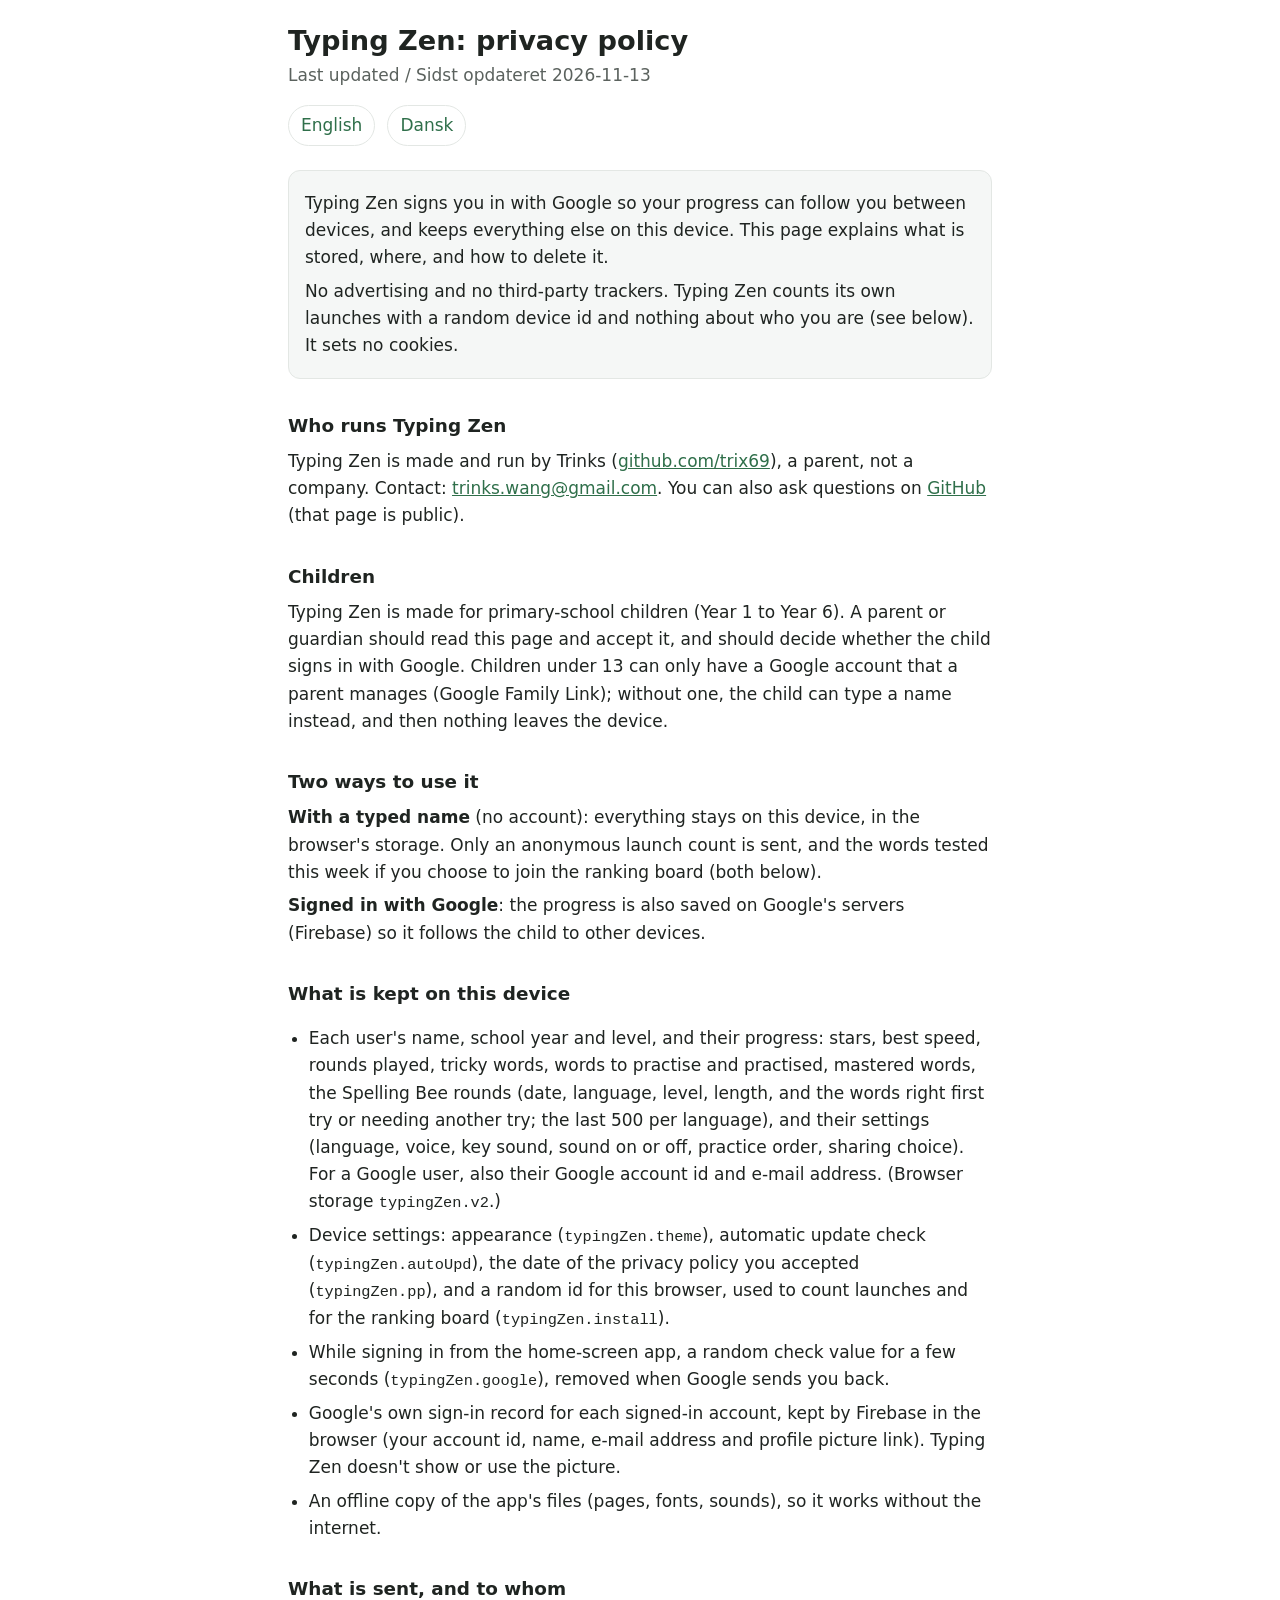
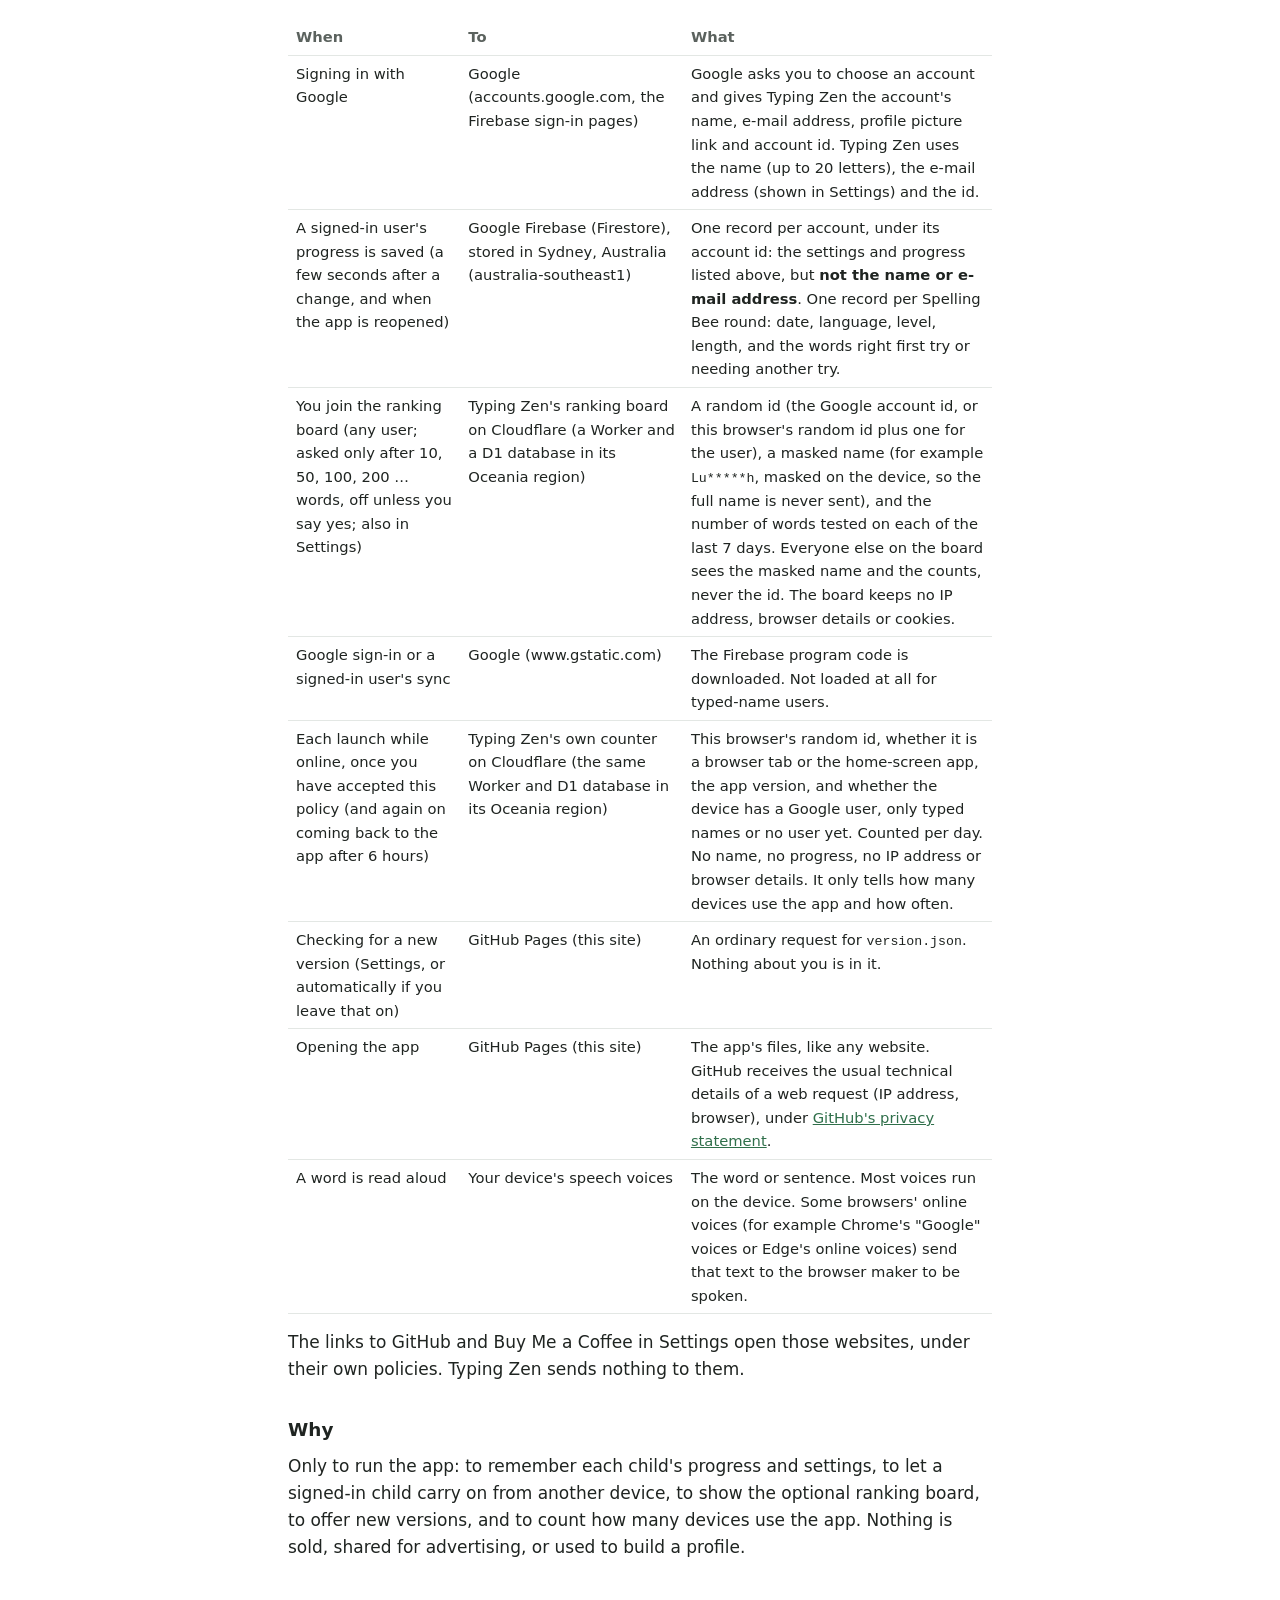
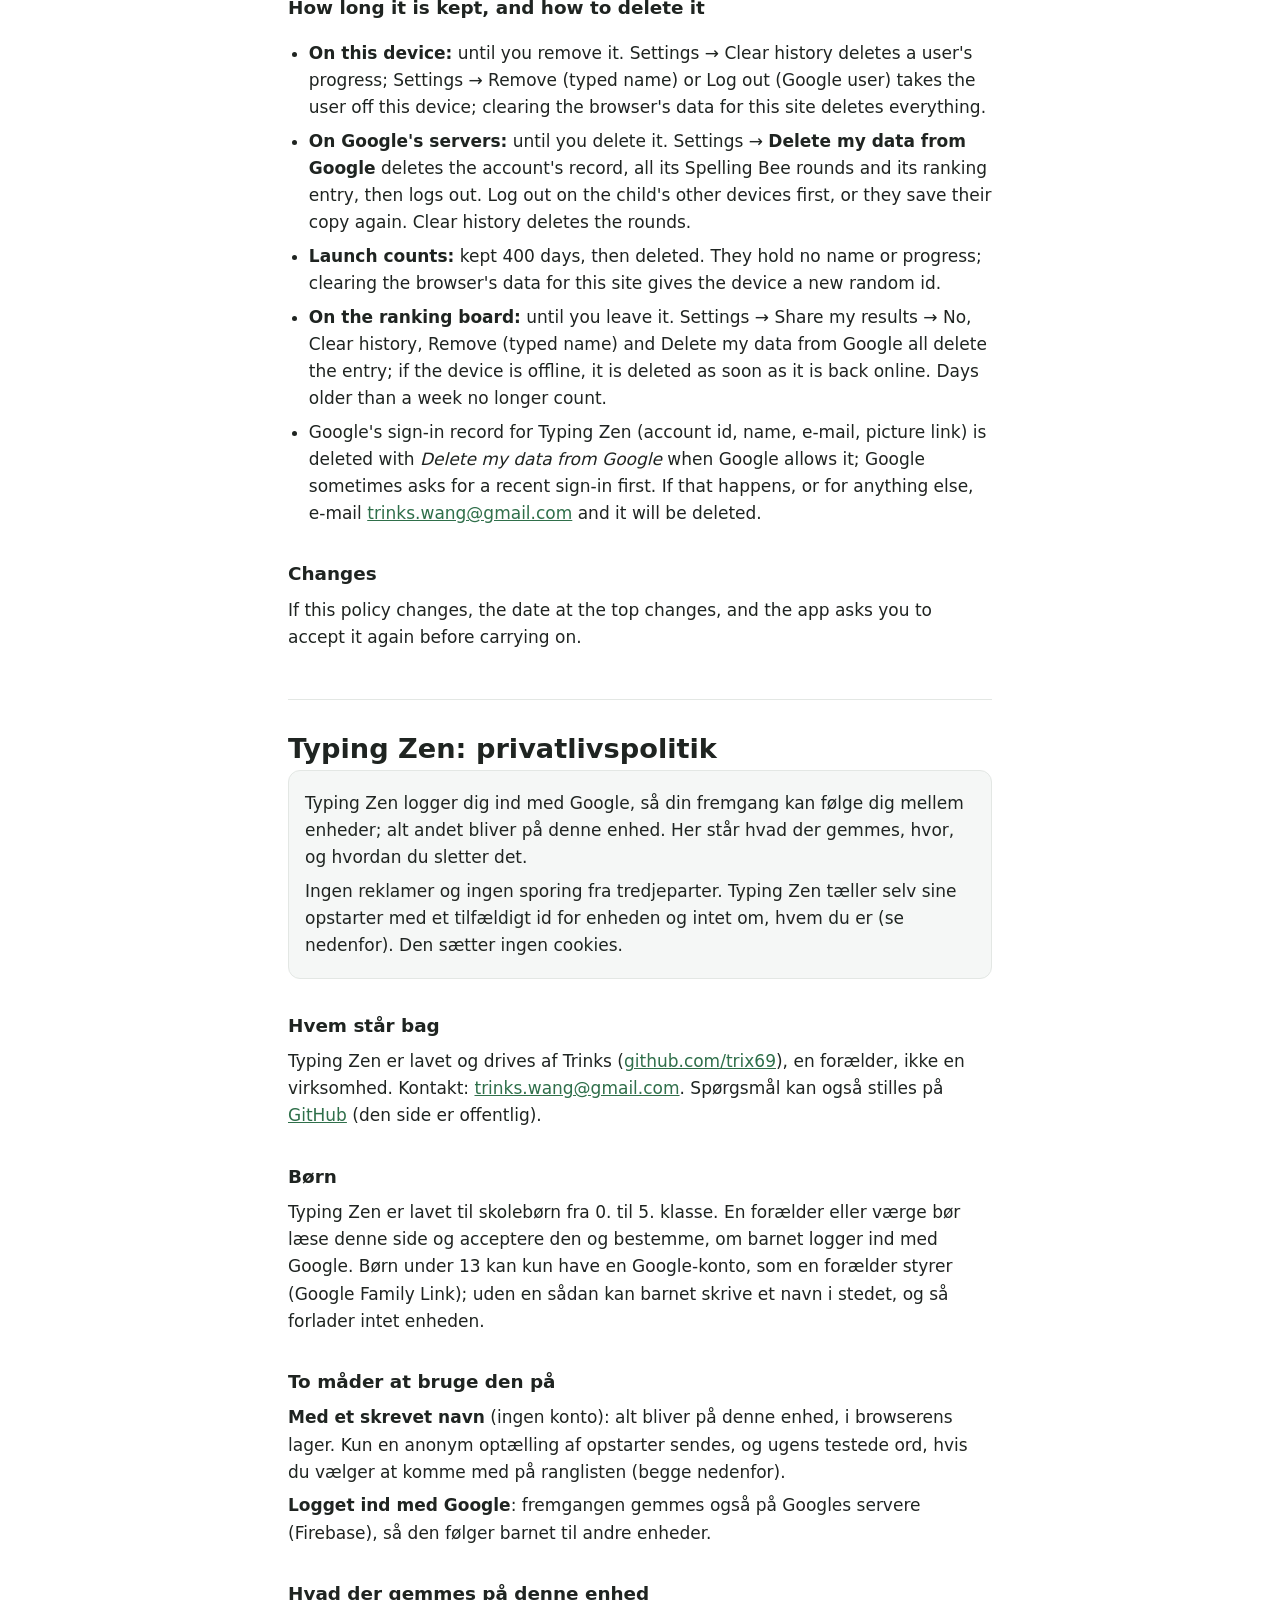
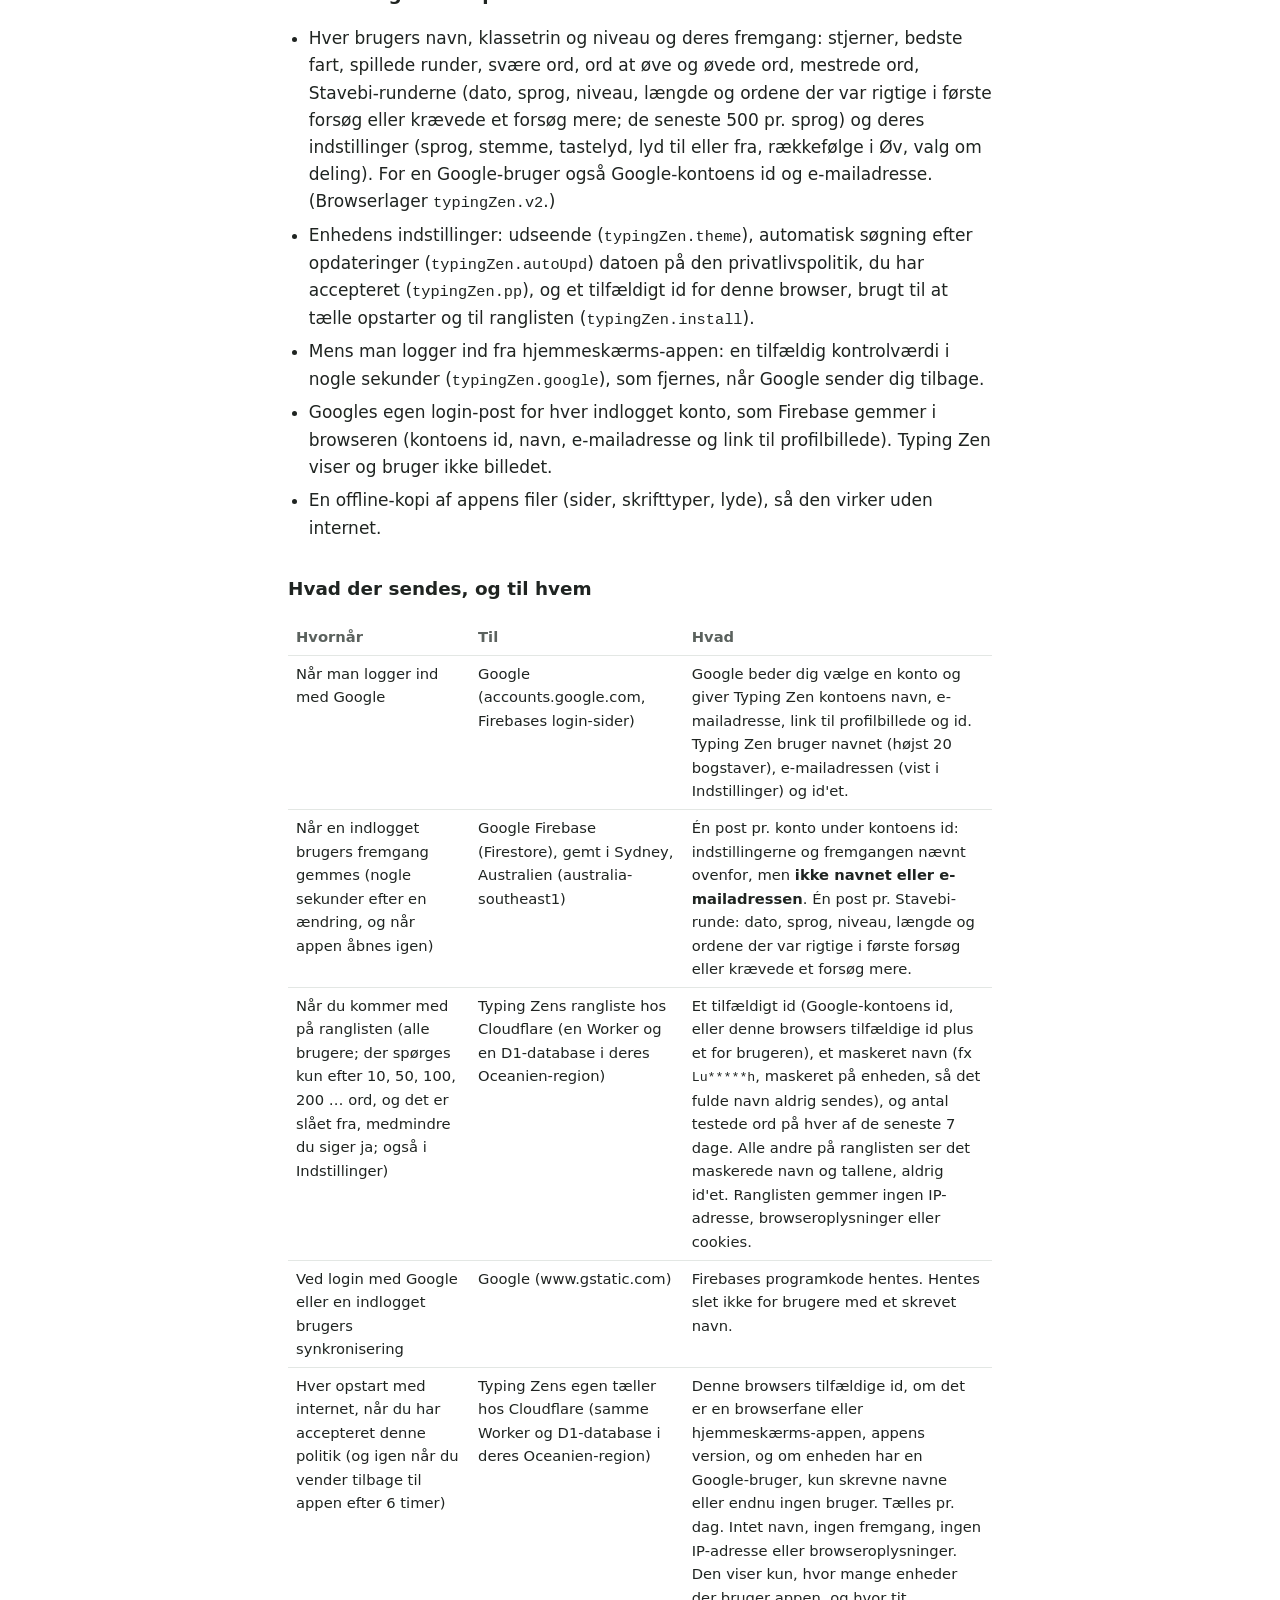
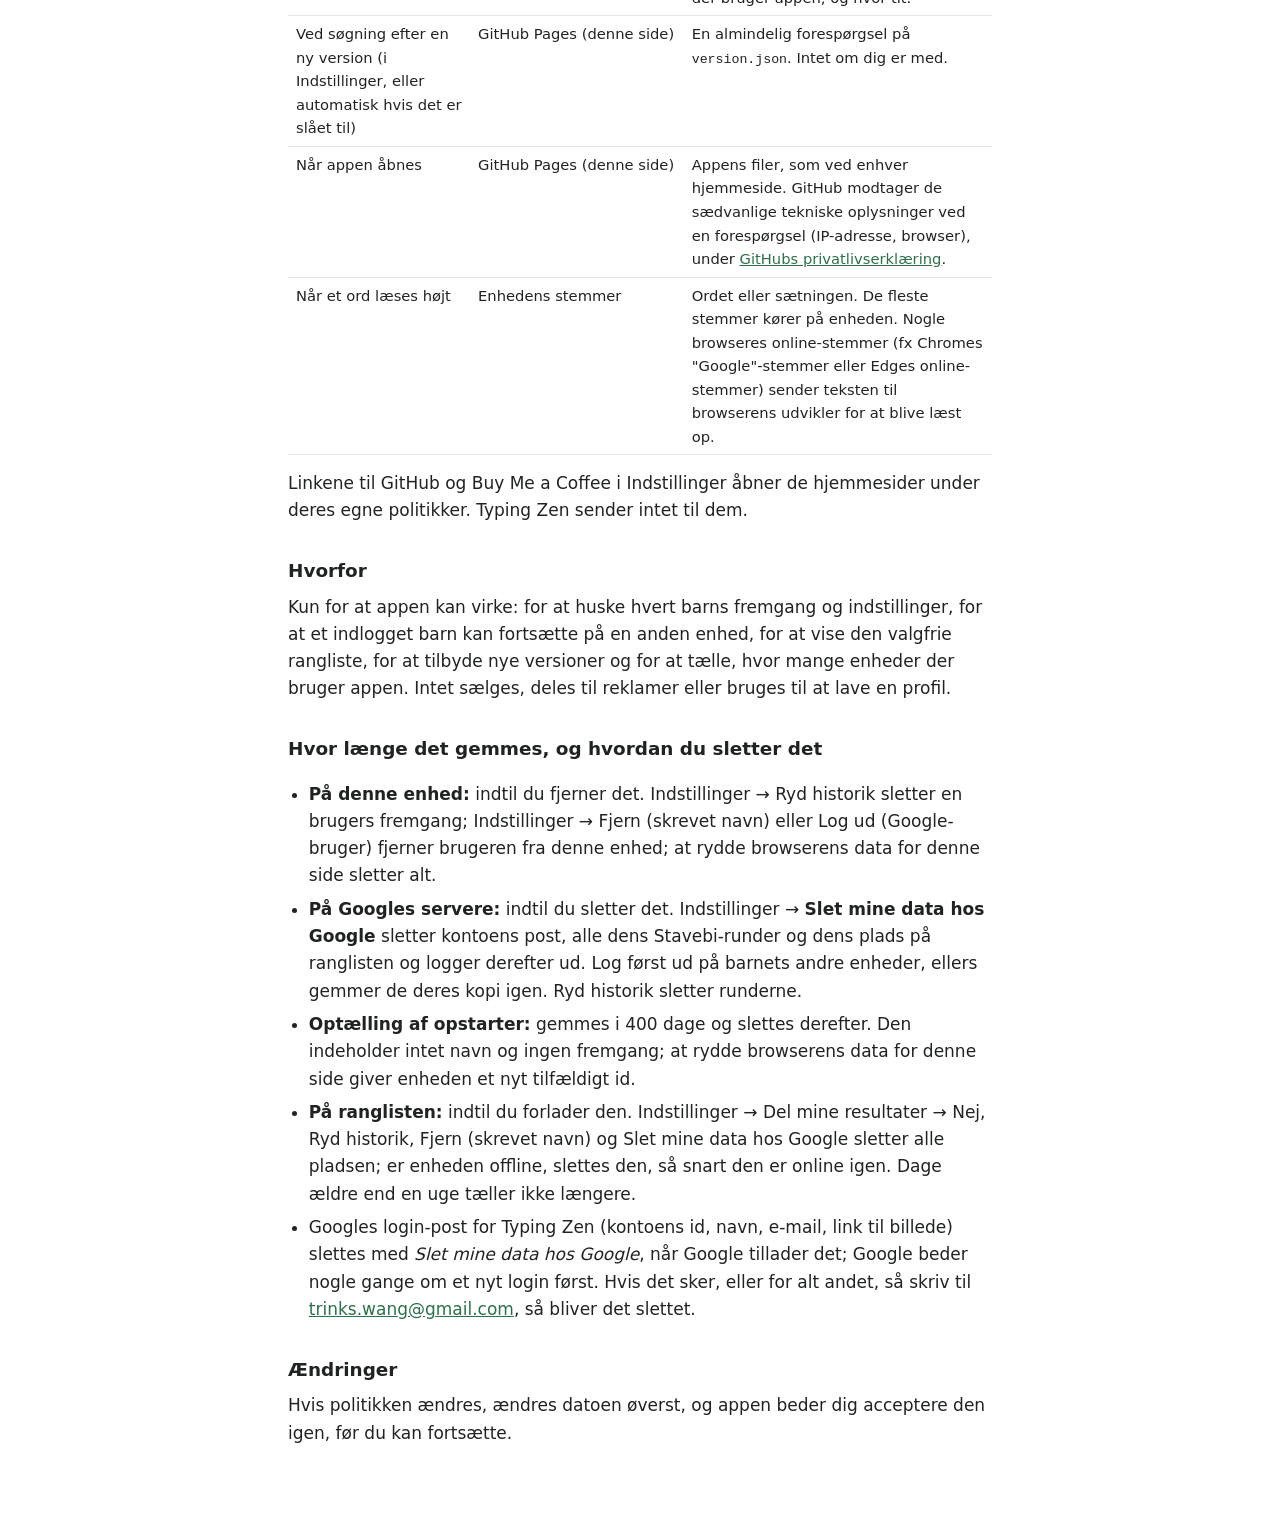
==== commit 72b6bbb5: "Test build 1.22-test from typing-zen 41c86c1" ====
--- a/docs/privacy.html
+++ b/docs/privacy.html
@@ -41,7 +41,7 @@
 <section id="en">
 <div class="summary">
 <p>Typing Zen signs you in with Google so your progress can follow you between devices, and keeps everything else on this device. This page explains what is stored, where, and how to delete it.</p>
-<p>No advertising, no analytics, no third-party trackers. Typing Zen itself sets no cookies.</p>
+<p>No advertising and no third-party trackers. Typing Zen counts its own launches with a random device id and nothing about who you are (see below). It sets no cookies.</p>
 </div>
 
 <h2>Who runs Typing Zen</h2>
@@ -51,13 +51,13 @@
 <p>Typing Zen is made for primary-school children (Year 1 to Year 6). A parent or guardian should read this page and accept it, and should decide whether the child signs in with Google. Children under 13 can only have a Google account that a parent manages (Google Family Link); without one, the child can type a name instead, and then nothing leaves the device.</p>
 
 <h2>Two ways to use it</h2>
-<p><strong>With a typed name</strong> (no account): everything stays on this device, in the browser's storage. Nothing is sent anywhere, unless you choose to join the ranking board (below).</p>
+<p><strong>With a typed name</strong> (no account): everything stays on this device, in the browser's storage. Only an anonymous launch count is sent, and the words tested this week if you choose to join the ranking board (both below).</p>
 <p><strong>Signed in with Google</strong>: the progress is also saved on Google's servers (Firebase) so it follows the child to other devices.</p>
 
 <h2>What is kept on this device</h2>
 <ul>
 <li>Each user's name, school year and level, and their progress: stars, best speed, rounds played, tricky words, words to practise and practised, mastered words, the Spelling Bee rounds (date, language, level, length, and the words right first try or needing another try; the last 500 per language), and their settings (language, voice, key sound, sound on or off, practice order, sharing choice). For a Google user, also their Google account id and e-mail address. (Browser storage <code>typingZen.v2</code>.)</li>
-<li>Device settings: appearance (<code>typingZen.theme</code>), automatic update check (<code>typingZen.autoUpd</code>), the date of the privacy policy you accepted (<code>typingZen.pp</code>), and a random id for this browser, made only for the ranking board (<code>typingZen.install</code>).</li>
+<li>Device settings: appearance (<code>typingZen.theme</code>), automatic update check (<code>typingZen.autoUpd</code>), the date of the privacy policy you accepted (<code>typingZen.pp</code>), and a random id for this browser, used to count launches and for the ranking board (<code>typingZen.install</code>).</li>
 <li>While signing in from the home-screen app, a random check value for a few seconds (<code>typingZen.google</code>), removed when Google sends you back.</li>
 <li>Google's own sign-in record for each signed-in account, kept by Firebase in the browser (your account id, name, e-mail address and profile picture link). Typing Zen doesn't show or use the picture.</li>
 <li>An offline copy of the app's files (pages, fonts, sounds), so it works without the internet.</li>
@@ -70,6 +70,7 @@
 <tr><td>A signed-in user's progress is saved (a few seconds after a change, and when the app is reopened)</td><td>Google Firebase (Firestore), stored in Sydney, Australia (australia-southeast1)</td><td>One record per account, under its account id: the settings and progress listed above, but <strong>not the name or e-mail address</strong>. One record per Spelling Bee round: date, language, level, length, and the words right first try or needing another try.</td></tr>
 <tr><td>You join the ranking board (any user; asked only after 10, 50, 100, 200 … words, off unless you say yes; also in Settings)</td><td>Typing Zen's ranking board on Cloudflare (a Worker and a D1 database in its Oceania region)</td><td>A random id (the Google account id, or this browser's random id plus one for the user), a masked name (for example <code>Lu*****h</code>, masked on the device, so the full name is never sent), and the number of words tested on each of the last 7 days. Everyone else on the board sees the masked name and the counts, never the id. The board keeps no IP address, browser details or cookies.</td></tr>
 <tr><td>Google sign-in or a signed-in user's sync</td><td>Google (www.gstatic.com)</td><td>The Firebase program code is downloaded. Not loaded at all for typed-name users.</td></tr>
+<tr><td>Each launch while online, once you have accepted this policy (and again on coming back to the app after 6 hours)</td><td>Typing Zen's own counter on Cloudflare (the same Worker and D1 database in its Oceania region)</td><td>This browser's random id, whether it is a browser tab or the home-screen app, the app version, and whether the device has a Google user, only typed names or no user yet. Counted per day. No name, no progress, no IP address or browser details. It only tells how many devices use the app and how often.</td></tr>
 <tr><td>Checking for a new version (Settings, or automatically if you leave that on)</td><td>GitHub Pages (this site)</td><td>An ordinary request for <code>version.json</code>. Nothing about you is in it.</td></tr>
 <tr><td>Opening the app</td><td>GitHub Pages (this site)</td><td>The app's files, like any website. GitHub receives the usual technical details of a web request (IP address, browser), under <a href="https://docs.github.com/site-policy/privacy-policies/github-general-privacy-statement">GitHub's privacy statement</a>.</td></tr>
 <tr><td>A word is read aloud</td><td>Your device's speech voices</td><td>The word or sentence. Most voices run on the device. Some browsers' online voices (for example Chrome's "Google" voices or Edge's online voices) send that text to the browser maker to be spoken.</td></tr>
@@ -77,12 +78,13 @@
 <p>The links to GitHub and Buy Me a Coffee in Settings open those websites, under their own policies. Typing Zen sends nothing to them.</p>
 
 <h2>Why</h2>
-<p>Only to run the app: to remember each child's progress and settings, to let a signed-in child carry on from another device, to show the optional ranking board, and to offer new versions. Nothing is sold, shared for advertising, or used to build a profile.</p>
+<p>Only to run the app: to remember each child's progress and settings, to let a signed-in child carry on from another device, to show the optional ranking board, to offer new versions, and to count how many devices use the app. Nothing is sold, shared for advertising, or used to build a profile.</p>
 
 <h2>How long it is kept, and how to delete it</h2>
 <ul>
 <li><strong>On this device:</strong> until you remove it. Settings → Clear history deletes a user's progress; Settings → Remove (typed name) or Log out (Google user) takes the user off this device; clearing the browser's data for this site deletes everything.</li>
 <li><strong>On Google's servers:</strong> until you delete it. Settings → <strong>Delete my data from Google</strong> deletes the account's record, all its Spelling Bee rounds and its ranking entry, then logs out. Log out on the child's other devices first, or they save their copy again. Clear history deletes the rounds.</li>
+<li><strong>Launch counts:</strong> kept 400 days, then deleted. They hold no name or progress; clearing the browser's data for this site gives the device a new random id.</li>
 <li><strong>On the ranking board:</strong> until you leave it. Settings → Share my results → No, Clear history, Remove (typed name) and Delete my data from Google all delete the entry; if the device is offline, it is deleted as soon as it is back online. Days older than a week no longer count.</li>
 <li>Google's sign-in record for Typing Zen (account id, name, e-mail, picture link) is deleted with <em>Delete my data from Google</em> when Google allows it; Google sometimes asks for a recent sign-in first. If that happens, or for anything else, e-mail <a href="mailto:trinks.wang@gmail.com">trinks.wang@gmail.com</a> and it will be deleted.</li>
 </ul>
@@ -97,7 +99,7 @@
 <h1>Typing Zen: privatlivspolitik</h1>
 <div class="summary">
 <p>Typing Zen logger dig ind med Google, så din fremgang kan følge dig mellem enheder; alt andet bliver på denne enhed. Her står hvad der gemmes, hvor, og hvordan du sletter det.</p>
-<p>Ingen reklamer, ingen statistikværktøjer, ingen sporing fra tredjeparter. Typing Zen sætter selv ingen cookies.</p>
+<p>Ingen reklamer og ingen sporing fra tredjeparter. Typing Zen tæller selv sine opstarter med et tilfældigt id for enheden og intet om, hvem du er (se nedenfor). Den sætter ingen cookies.</p>
 </div>
 
 <h2>Hvem står bag</h2>
@@ -107,13 +109,13 @@
 <p>Typing Zen er lavet til skolebørn fra 0. til 5. klasse. En forælder eller værge bør læse denne side og acceptere den og bestemme, om barnet logger ind med Google. Børn under 13 kan kun have en Google-konto, som en forælder styrer (Google Family Link); uden en sådan kan barnet skrive et navn i stedet, og så forlader intet enheden.</p>
 
 <h2>To måder at bruge den på</h2>
-<p><strong>Med et skrevet navn</strong> (ingen konto): alt bliver på denne enhed, i browserens lager. Intet sendes nogen steder hen, medmindre du vælger at komme med på ranglisten (se nedenfor).</p>
+<p><strong>Med et skrevet navn</strong> (ingen konto): alt bliver på denne enhed, i browserens lager. Kun en anonym optælling af opstarter sendes, og ugens testede ord, hvis du vælger at komme med på ranglisten (begge nedenfor).</p>
 <p><strong>Logget ind med Google</strong>: fremgangen gemmes også på Googles servere (Firebase), så den følger barnet til andre enheder.</p>
 
 <h2>Hvad der gemmes på denne enhed</h2>
 <ul>
 <li>Hver brugers navn, klassetrin og niveau og deres fremgang: stjerner, bedste fart, spillede runder, svære ord, ord at øve og øvede ord, mestrede ord, Stavebi-runderne (dato, sprog, niveau, længde og ordene der var rigtige i første forsøg eller krævede et forsøg mere; de seneste 500 pr. sprog) og deres indstillinger (sprog, stemme, tastelyd, lyd til eller fra, rækkefølge i Øv, valg om deling). For en Google-bruger også Google-kontoens id og e-mailadresse. (Browserlager <code>typingZen.v2</code>.)</li>
-<li>Enhedens indstillinger: udseende (<code>typingZen.theme</code>), automatisk søgning efter opdateringer (<code>typingZen.autoUpd</code>) datoen på den privatlivspolitik, du har accepteret (<code>typingZen.pp</code>), og et tilfældigt id for denne browser, kun til ranglisten (<code>typingZen.install</code>).</li>
+<li>Enhedens indstillinger: udseende (<code>typingZen.theme</code>), automatisk søgning efter opdateringer (<code>typingZen.autoUpd</code>) datoen på den privatlivspolitik, du har accepteret (<code>typingZen.pp</code>), og et tilfældigt id for denne browser, brugt til at tælle opstarter og til ranglisten (<code>typingZen.install</code>).</li>
 <li>Mens man logger ind fra hjemmeskærms-appen: en tilfældig kontrolværdi i nogle sekunder (<code>typingZen.google</code>), som fjernes, når Google sender dig tilbage.</li>
 <li>Googles egen login-post for hver indlogget konto, som Firebase gemmer i browseren (kontoens id, navn, e-mailadresse og link til profilbillede). Typing Zen viser og bruger ikke billedet.</li>
 <li>En offline-kopi af appens filer (sider, skrifttyper, lyde), så den virker uden internet.</li>
@@ -126,6 +128,7 @@
 <tr><td>Når en indlogget brugers fremgang gemmes (nogle sekunder efter en ændring, og når appen åbnes igen)</td><td>Google Firebase (Firestore), gemt i Sydney, Australien (australia-southeast1)</td><td>Én post pr. konto under kontoens id: indstillingerne og fremgangen nævnt ovenfor, men <strong>ikke navnet eller e-mailadressen</strong>. Én post pr. Stavebi-runde: dato, sprog, niveau, længde og ordene der var rigtige i første forsøg eller krævede et forsøg mere.</td></tr>
 <tr><td>Når du kommer med på ranglisten (alle brugere; der spørges kun efter 10, 50, 100, 200 … ord, og det er slået fra, medmindre du siger ja; også i Indstillinger)</td><td>Typing Zens rangliste hos Cloudflare (en Worker og en D1-database i deres Oceanien-region)</td><td>Et tilfældigt id (Google-kontoens id, eller denne browsers tilfældige id plus et for brugeren), et maskeret navn (fx <code>Lu*****h</code>, maskeret på enheden, så det fulde navn aldrig sendes), og antal testede ord på hver af de seneste 7 dage. Alle andre på ranglisten ser det maskerede navn og tallene, aldrig id'et. Ranglisten gemmer ingen IP-adresse, browseroplysninger eller cookies.</td></tr>
 <tr><td>Ved login med Google eller en indlogget brugers synkronisering</td><td>Google (www.gstatic.com)</td><td>Firebases programkode hentes. Hentes slet ikke for brugere med et skrevet navn.</td></tr>
+<tr><td>Hver opstart med internet, når du har accepteret denne politik (og igen når du vender tilbage til appen efter 6 timer)</td><td>Typing Zens egen tæller hos Cloudflare (samme Worker og D1-database i deres Oceanien-region)</td><td>Denne browsers tilfældige id, om det er en browserfane eller hjemmeskærms-appen, appens version, og om enheden har en Google-bruger, kun skrevne navne eller endnu ingen bruger. Tælles pr. dag. Intet navn, ingen fremgang, ingen IP-adresse eller browseroplysninger. Den viser kun, hvor mange enheder der bruger appen, og hvor tit.</td></tr>
 <tr><td>Ved søgning efter en ny version (i Indstillinger, eller automatisk hvis det er slået til)</td><td>GitHub Pages (denne side)</td><td>En almindelig forespørgsel på <code>version.json</code>. Intet om dig er med.</td></tr>
 <tr><td>Når appen åbnes</td><td>GitHub Pages (denne side)</td><td>Appens filer, som ved enhver hjemmeside. GitHub modtager de sædvanlige tekniske oplysninger ved en forespørgsel (IP-adresse, browser), under <a href="https://docs.github.com/site-policy/privacy-policies/github-general-privacy-statement">GitHubs privatlivserklæring</a>.</td></tr>
 <tr><td>Når et ord læses højt</td><td>Enhedens stemmer</td><td>Ordet eller sætningen. De fleste stemmer kører på enheden. Nogle browseres online-stemmer (fx Chromes "Google"-stemmer eller Edges online-stemmer) sender teksten til browserens udvikler for at blive læst op.</td></tr>
@@ -133,12 +136,13 @@
 <p>Linkene til GitHub og Buy Me a Coffee i Indstillinger åbner de hjemmesider under deres egne politikker. Typing Zen sender intet til dem.</p>
 
 <h2>Hvorfor</h2>
-<p>Kun for at appen kan virke: for at huske hvert barns fremgang og indstillinger, for at et indlogget barn kan fortsætte på en anden enhed, for at vise den valgfrie rangliste og for at tilbyde nye versioner. Intet sælges, deles til reklamer eller bruges til at lave en profil.</p>
+<p>Kun for at appen kan virke: for at huske hvert barns fremgang og indstillinger, for at et indlogget barn kan fortsætte på en anden enhed, for at vise den valgfrie rangliste, for at tilbyde nye versioner og for at tælle, hvor mange enheder der bruger appen. Intet sælges, deles til reklamer eller bruges til at lave en profil.</p>
 
 <h2>Hvor længe det gemmes, og hvordan du sletter det</h2>
 <ul>
 <li><strong>På denne enhed:</strong> indtil du fjerner det. Indstillinger → Ryd historik sletter en brugers fremgang; Indstillinger → Fjern (skrevet navn) eller Log ud (Google-bruger) fjerner brugeren fra denne enhed; at rydde browserens data for denne side sletter alt.</li>
 <li><strong>På Googles servere:</strong> indtil du sletter det. Indstillinger → <strong>Slet mine data hos Google</strong> sletter kontoens post, alle dens Stavebi-runder og dens plads på ranglisten og logger derefter ud. Log først ud på barnets andre enheder, ellers gemmer de deres kopi igen. Ryd historik sletter runderne.</li>
+<li><strong>Optælling af opstarter:</strong> gemmes i 400 dage og slettes derefter. Den indeholder intet navn og ingen fremgang; at rydde browserens data for denne side giver enheden et nyt tilfældigt id.</li>
 <li><strong>På ranglisten:</strong> indtil du forlader den. Indstillinger → Del mine resultater → Nej, Ryd historik, Fjern (skrevet navn) og Slet mine data hos Google sletter alle pladsen; er enheden offline, slettes den, så snart den er online igen. Dage ældre end en uge tæller ikke længere.</li>
 <li>Googles login-post for Typing Zen (kontoens id, navn, e-mail, link til billede) slettes med <em>Slet mine data hos Google</em>, når Google tillader det; Google beder nogle gange om et nyt login først. Hvis det sker, eller for alt andet, så skriv til <a href="mailto:trinks.wang@gmail.com">trinks.wang@gmail.com</a>, så bliver det slettet.</li>
 </ul>
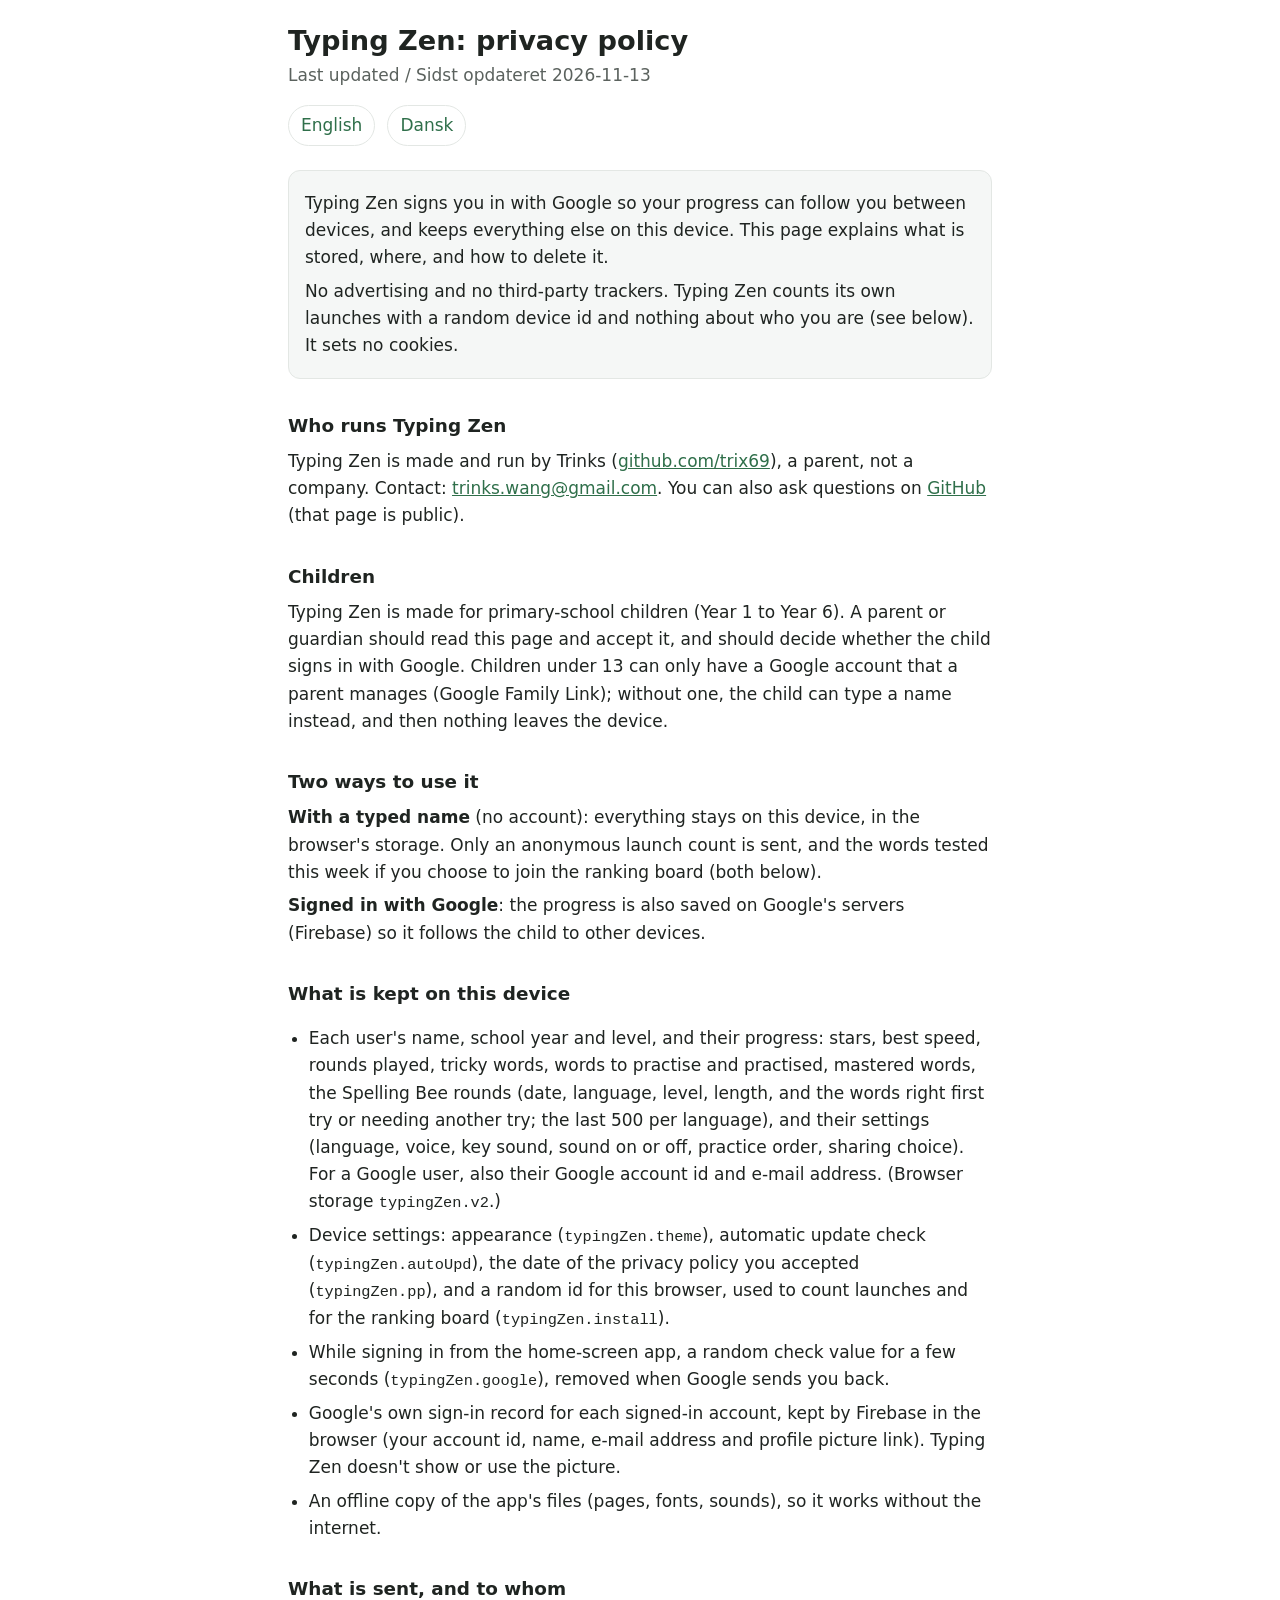
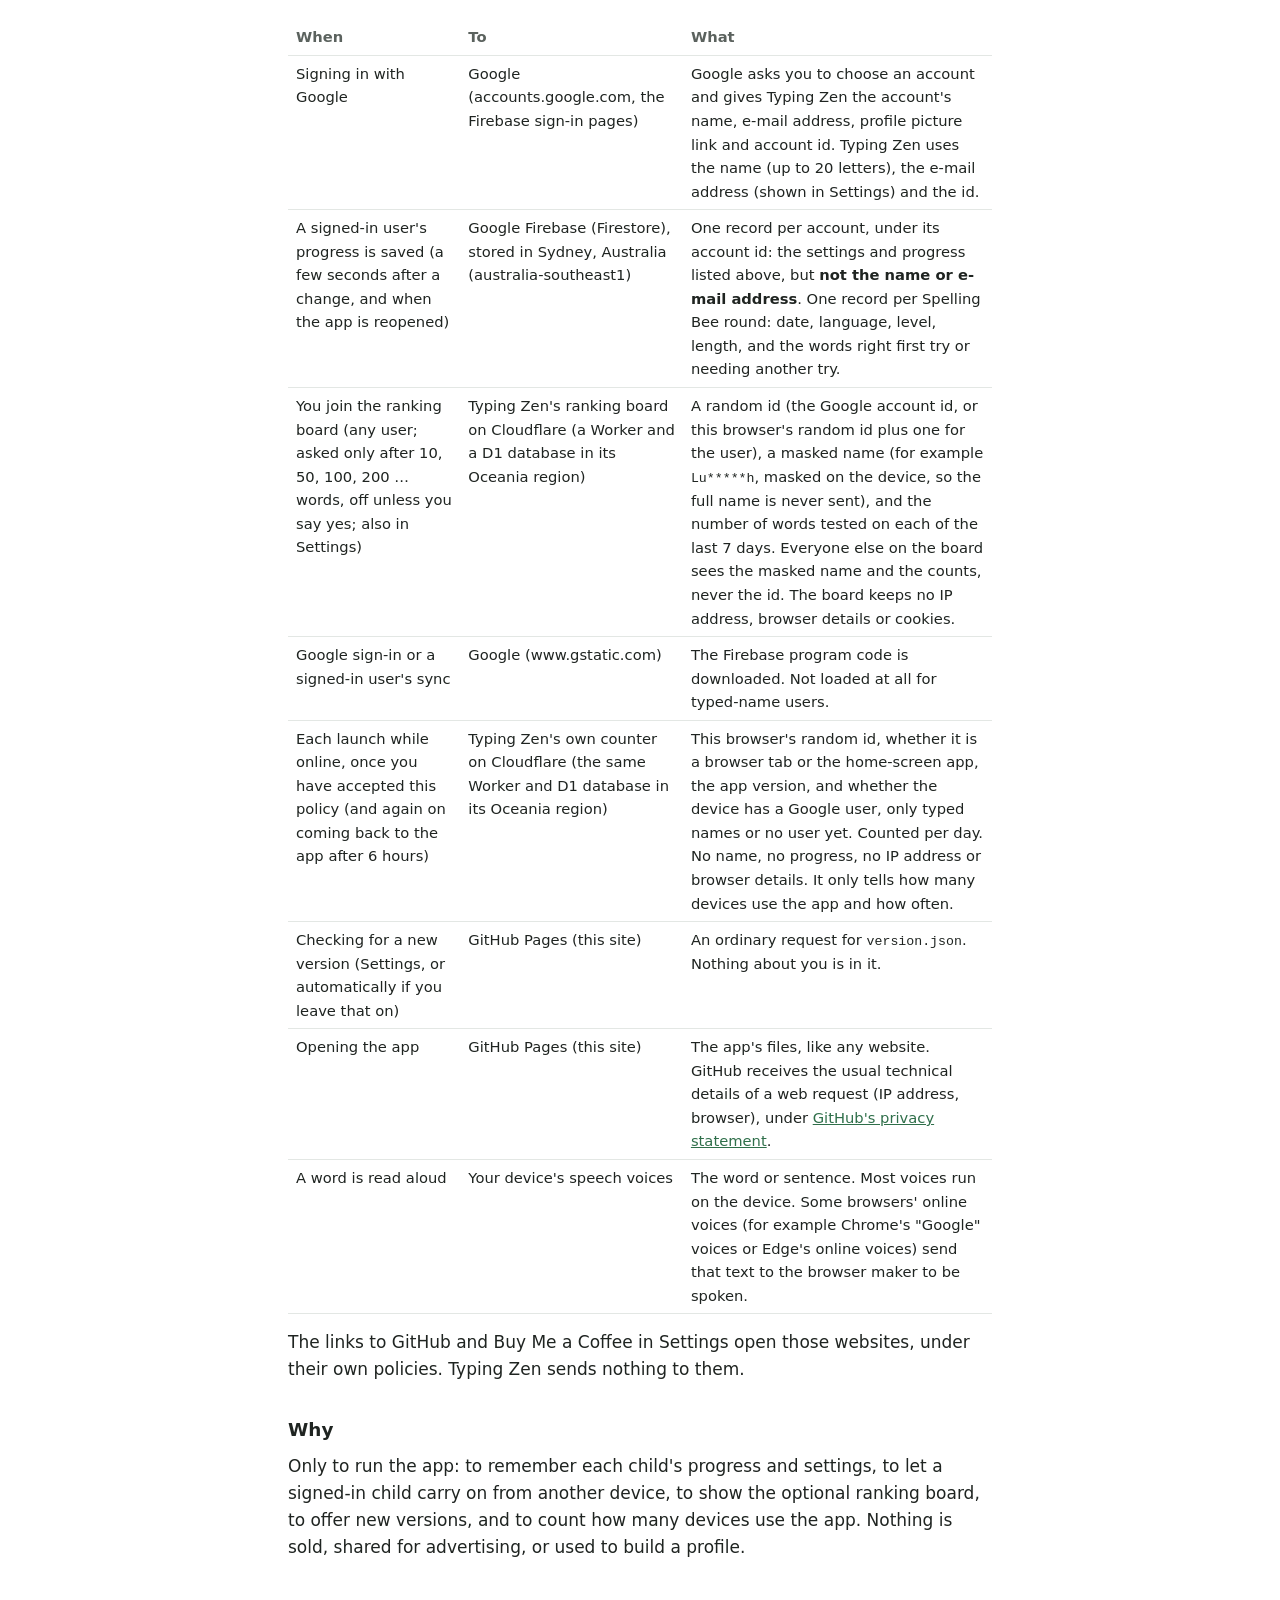
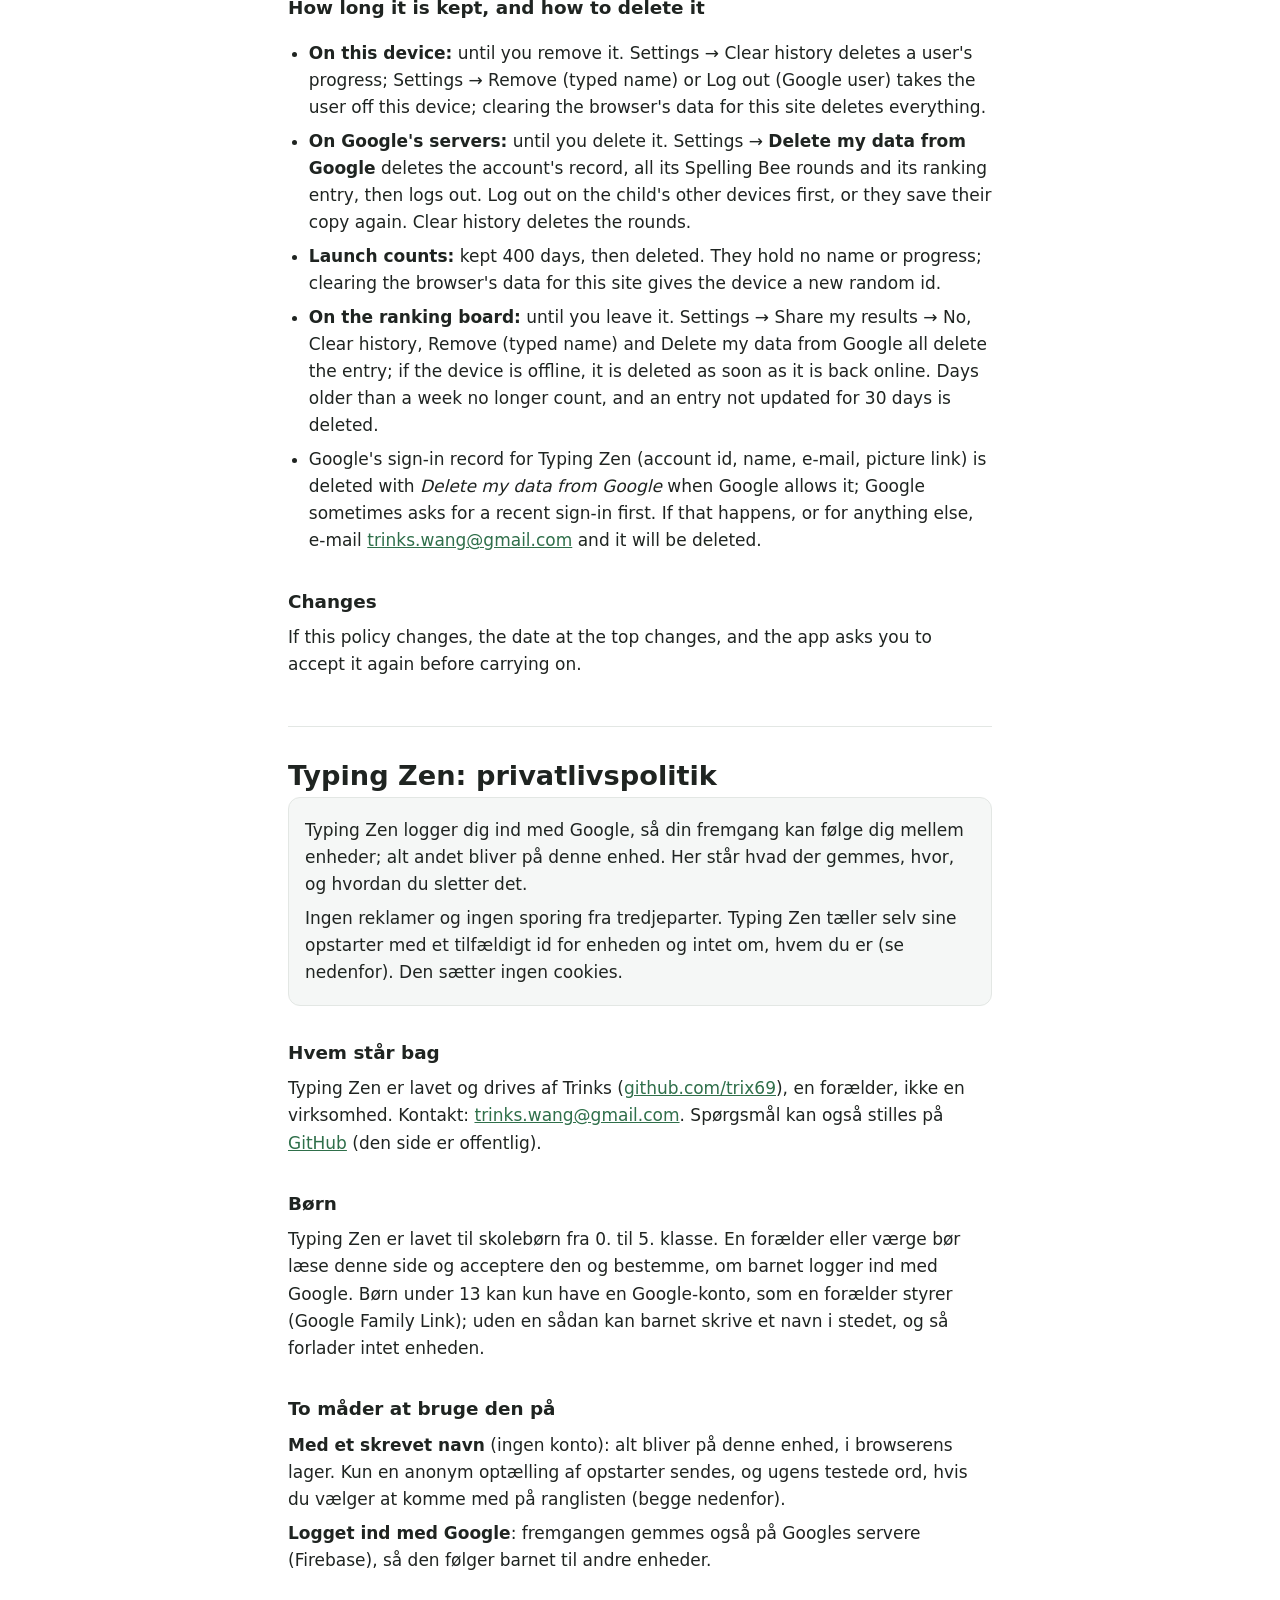
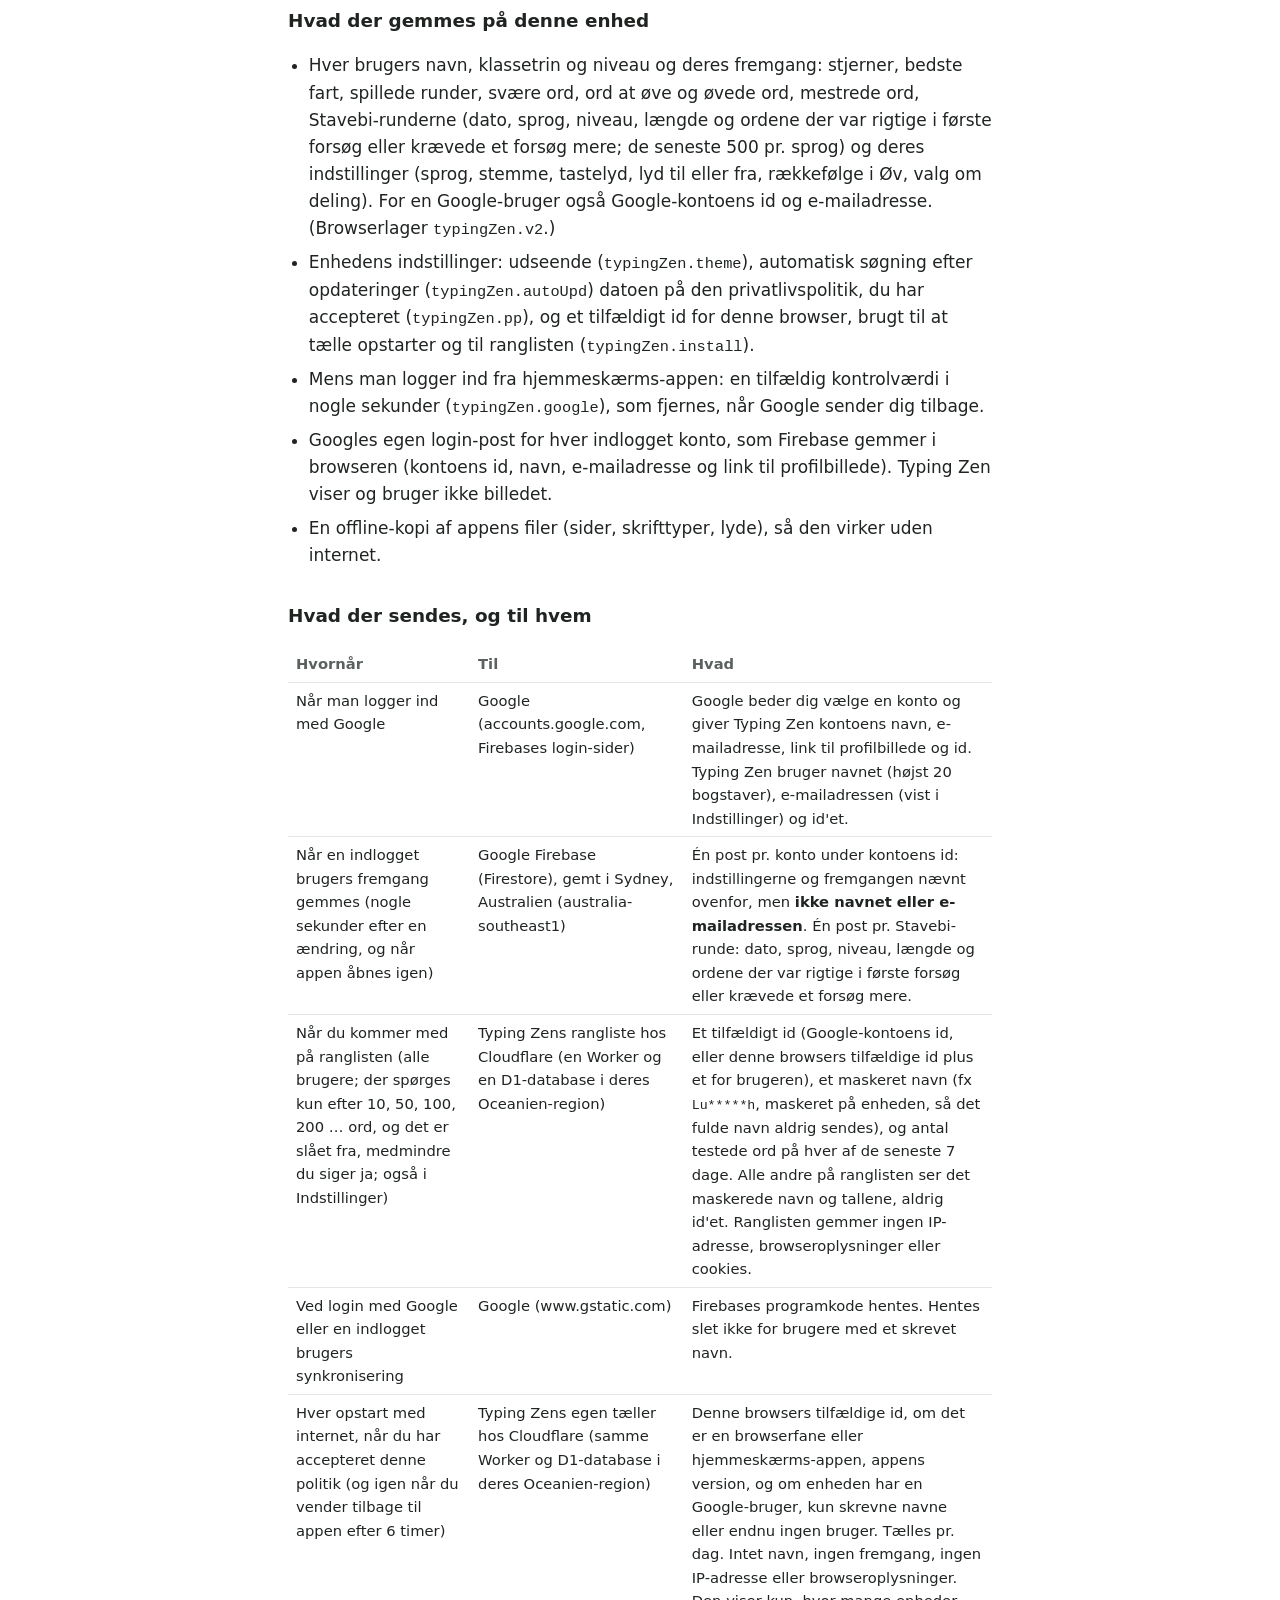
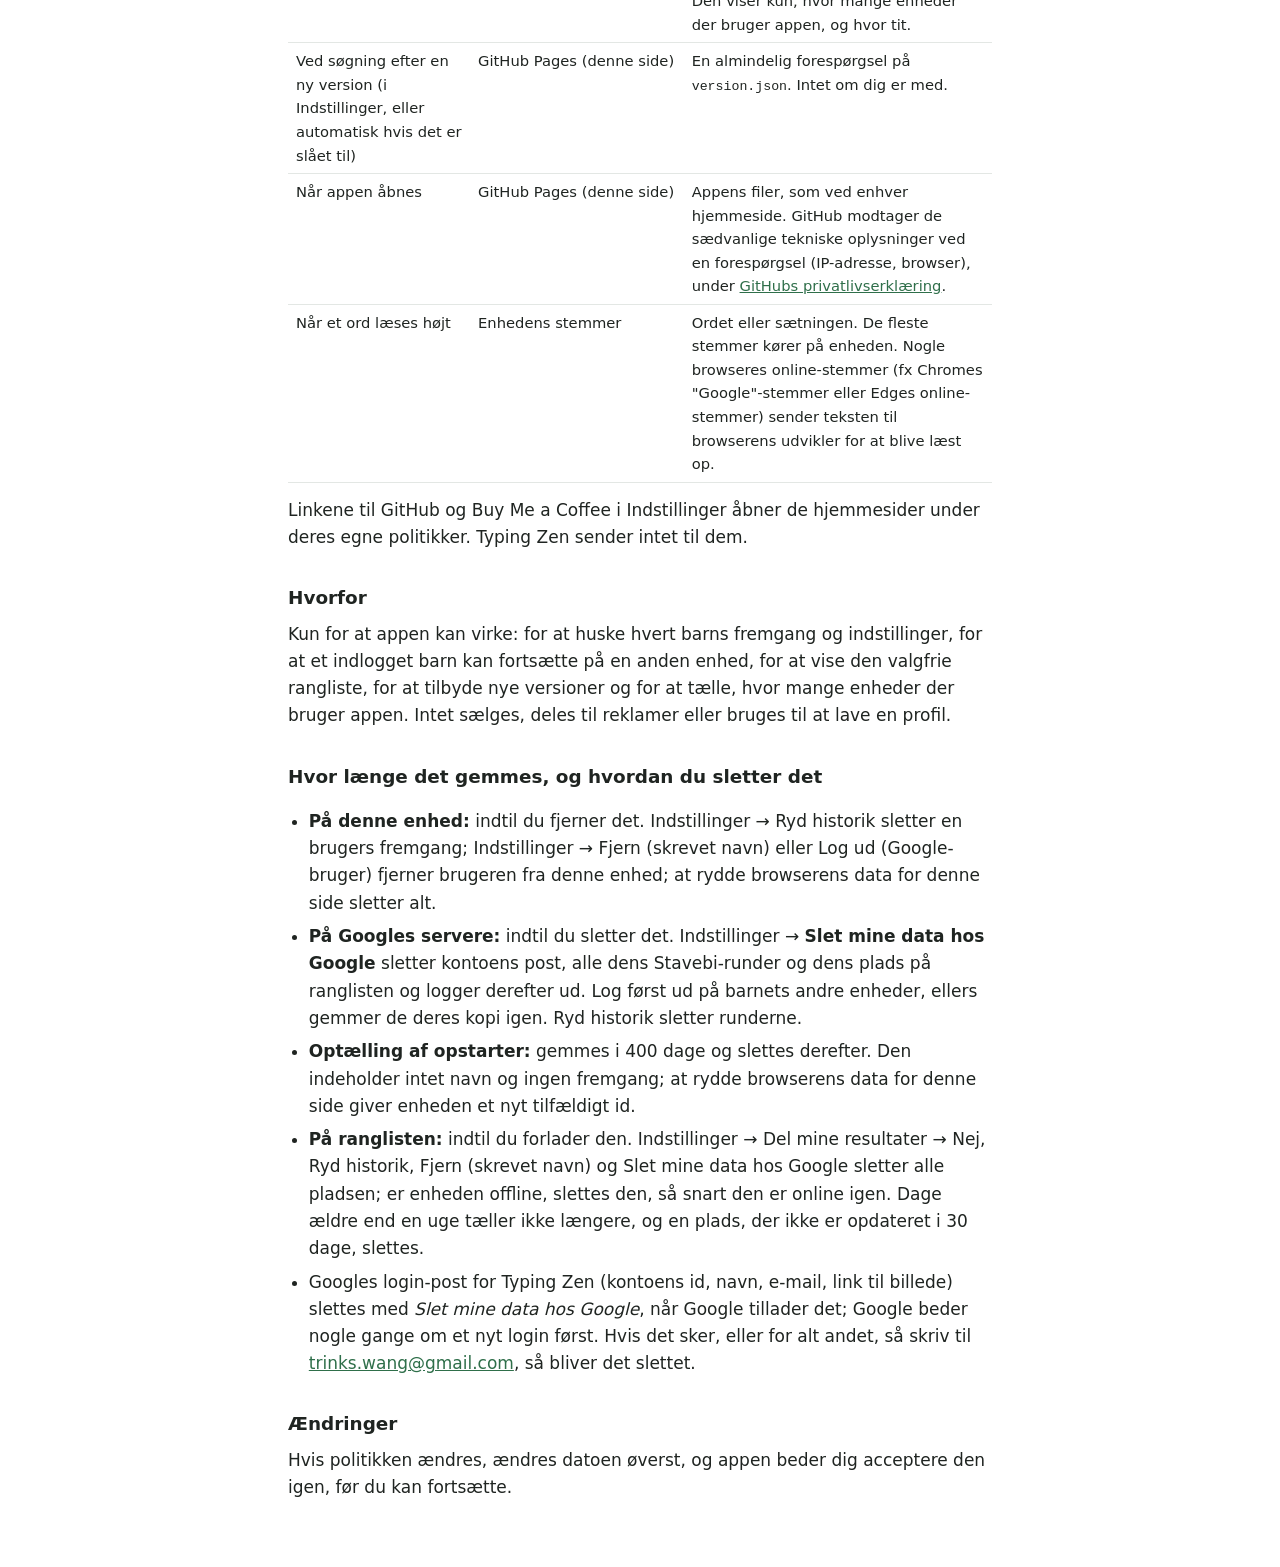
==== commit f8429394: "Test build 1.22-test from typing-zen 5ac2c4a" ====
--- a/docs/privacy.html
+++ b/docs/privacy.html
@@ -85,7 +85,7 @@
 <li><strong>On this device:</strong> until you remove it. Settings → Clear history deletes a user's progress; Settings → Remove (typed name) or Log out (Google user) takes the user off this device; clearing the browser's data for this site deletes everything.</li>
 <li><strong>On Google's servers:</strong> until you delete it. Settings → <strong>Delete my data from Google</strong> deletes the account's record, all its Spelling Bee rounds and its ranking entry, then logs out. Log out on the child's other devices first, or they save their copy again. Clear history deletes the rounds.</li>
 <li><strong>Launch counts:</strong> kept 400 days, then deleted. They hold no name or progress; clearing the browser's data for this site gives the device a new random id.</li>
-<li><strong>On the ranking board:</strong> until you leave it. Settings → Share my results → No, Clear history, Remove (typed name) and Delete my data from Google all delete the entry; if the device is offline, it is deleted as soon as it is back online. Days older than a week no longer count.</li>
+<li><strong>On the ranking board:</strong> until you leave it. Settings → Share my results → No, Clear history, Remove (typed name) and Delete my data from Google all delete the entry; if the device is offline, it is deleted as soon as it is back online. Days older than a week no longer count, and an entry not updated for 30 days is deleted.</li>
 <li>Google's sign-in record for Typing Zen (account id, name, e-mail, picture link) is deleted with <em>Delete my data from Google</em> when Google allows it; Google sometimes asks for a recent sign-in first. If that happens, or for anything else, e-mail <a href="mailto:trinks.wang@gmail.com">trinks.wang@gmail.com</a> and it will be deleted.</li>
 </ul>
 
@@ -143,7 +143,7 @@
 <li><strong>På denne enhed:</strong> indtil du fjerner det. Indstillinger → Ryd historik sletter en brugers fremgang; Indstillinger → Fjern (skrevet navn) eller Log ud (Google-bruger) fjerner brugeren fra denne enhed; at rydde browserens data for denne side sletter alt.</li>
 <li><strong>På Googles servere:</strong> indtil du sletter det. Indstillinger → <strong>Slet mine data hos Google</strong> sletter kontoens post, alle dens Stavebi-runder og dens plads på ranglisten og logger derefter ud. Log først ud på barnets andre enheder, ellers gemmer de deres kopi igen. Ryd historik sletter runderne.</li>
 <li><strong>Optælling af opstarter:</strong> gemmes i 400 dage og slettes derefter. Den indeholder intet navn og ingen fremgang; at rydde browserens data for denne side giver enheden et nyt tilfældigt id.</li>
-<li><strong>På ranglisten:</strong> indtil du forlader den. Indstillinger → Del mine resultater → Nej, Ryd historik, Fjern (skrevet navn) og Slet mine data hos Google sletter alle pladsen; er enheden offline, slettes den, så snart den er online igen. Dage ældre end en uge tæller ikke længere.</li>
+<li><strong>På ranglisten:</strong> indtil du forlader den. Indstillinger → Del mine resultater → Nej, Ryd historik, Fjern (skrevet navn) og Slet mine data hos Google sletter alle pladsen; er enheden offline, slettes den, så snart den er online igen. Dage ældre end en uge tæller ikke længere, og en plads, der ikke er opdateret i 30 dage, slettes.</li>
 <li>Googles login-post for Typing Zen (kontoens id, navn, e-mail, link til billede) slettes med <em>Slet mine data hos Google</em>, når Google tillader det; Google beder nogle gange om et nyt login først. Hvis det sker, eller for alt andet, så skriv til <a href="mailto:trinks.wang@gmail.com">trinks.wang@gmail.com</a>, så bliver det slettet.</li>
 </ul>
 
